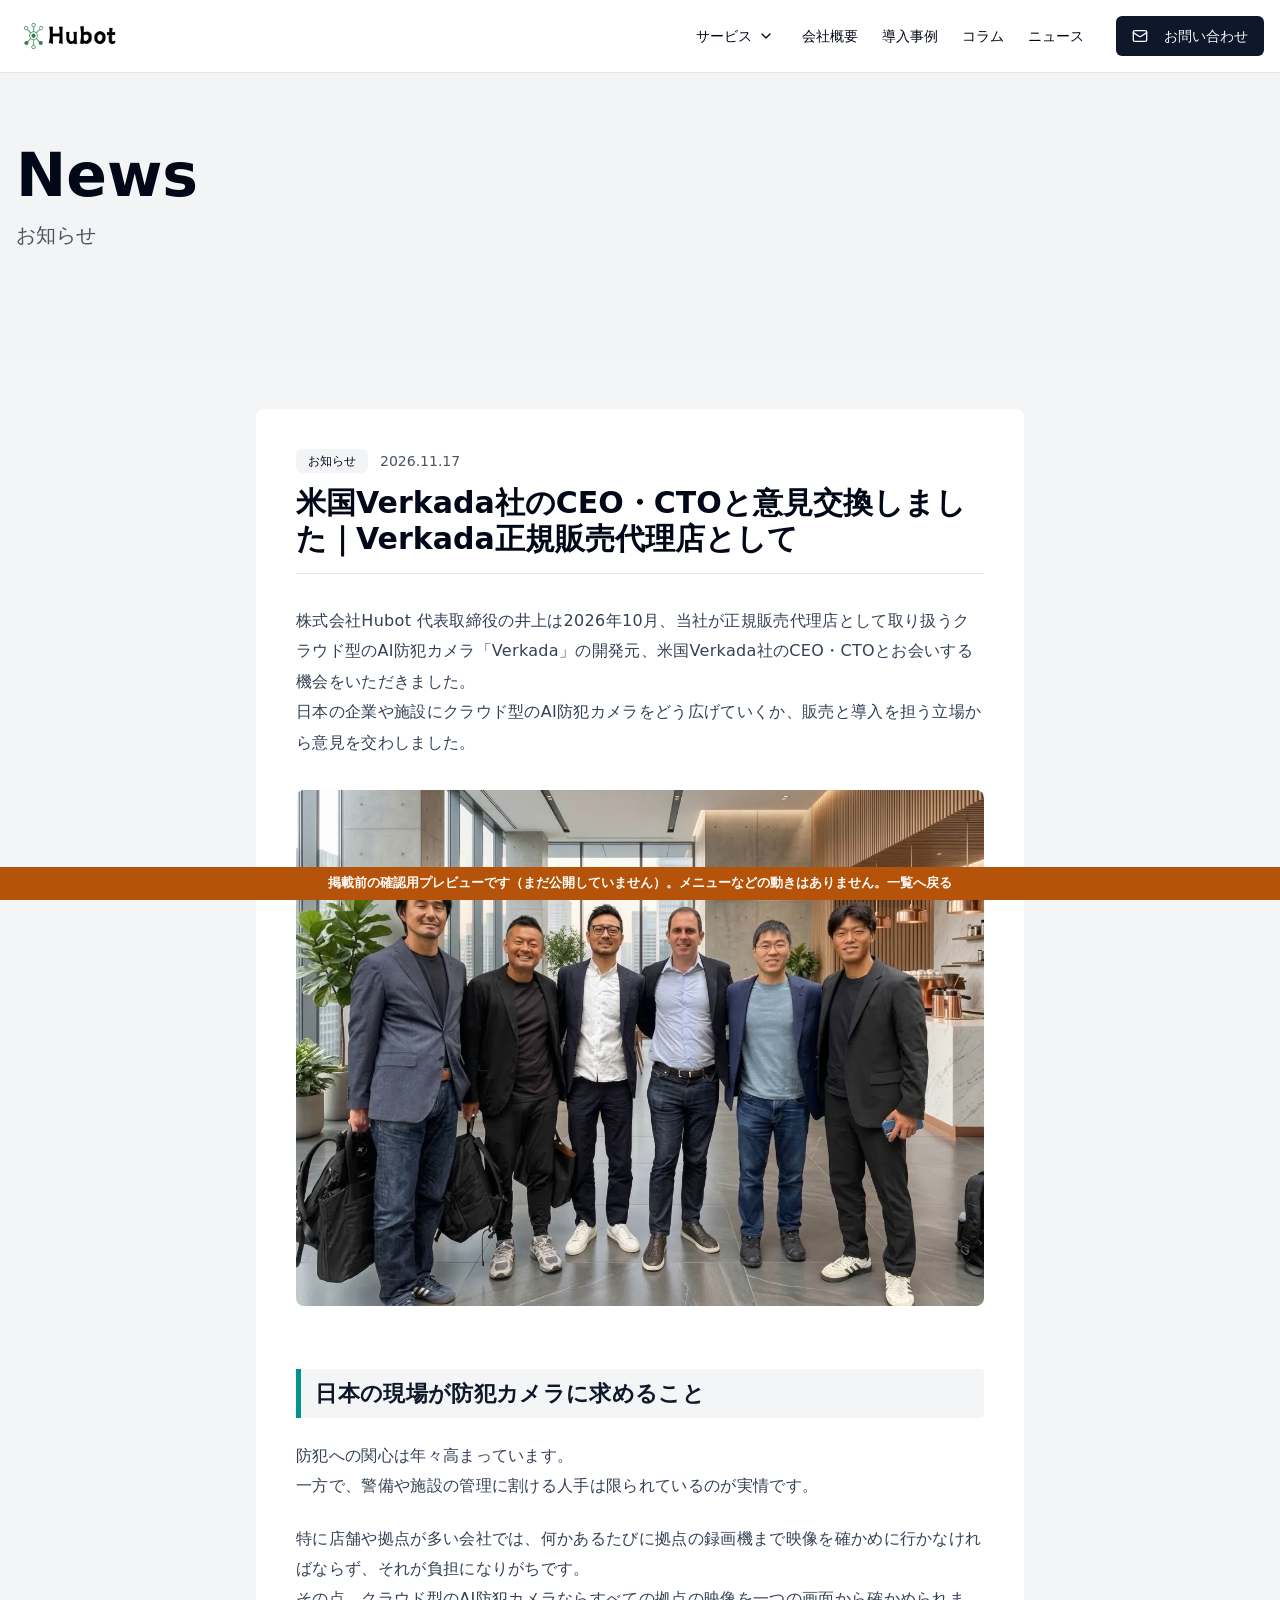
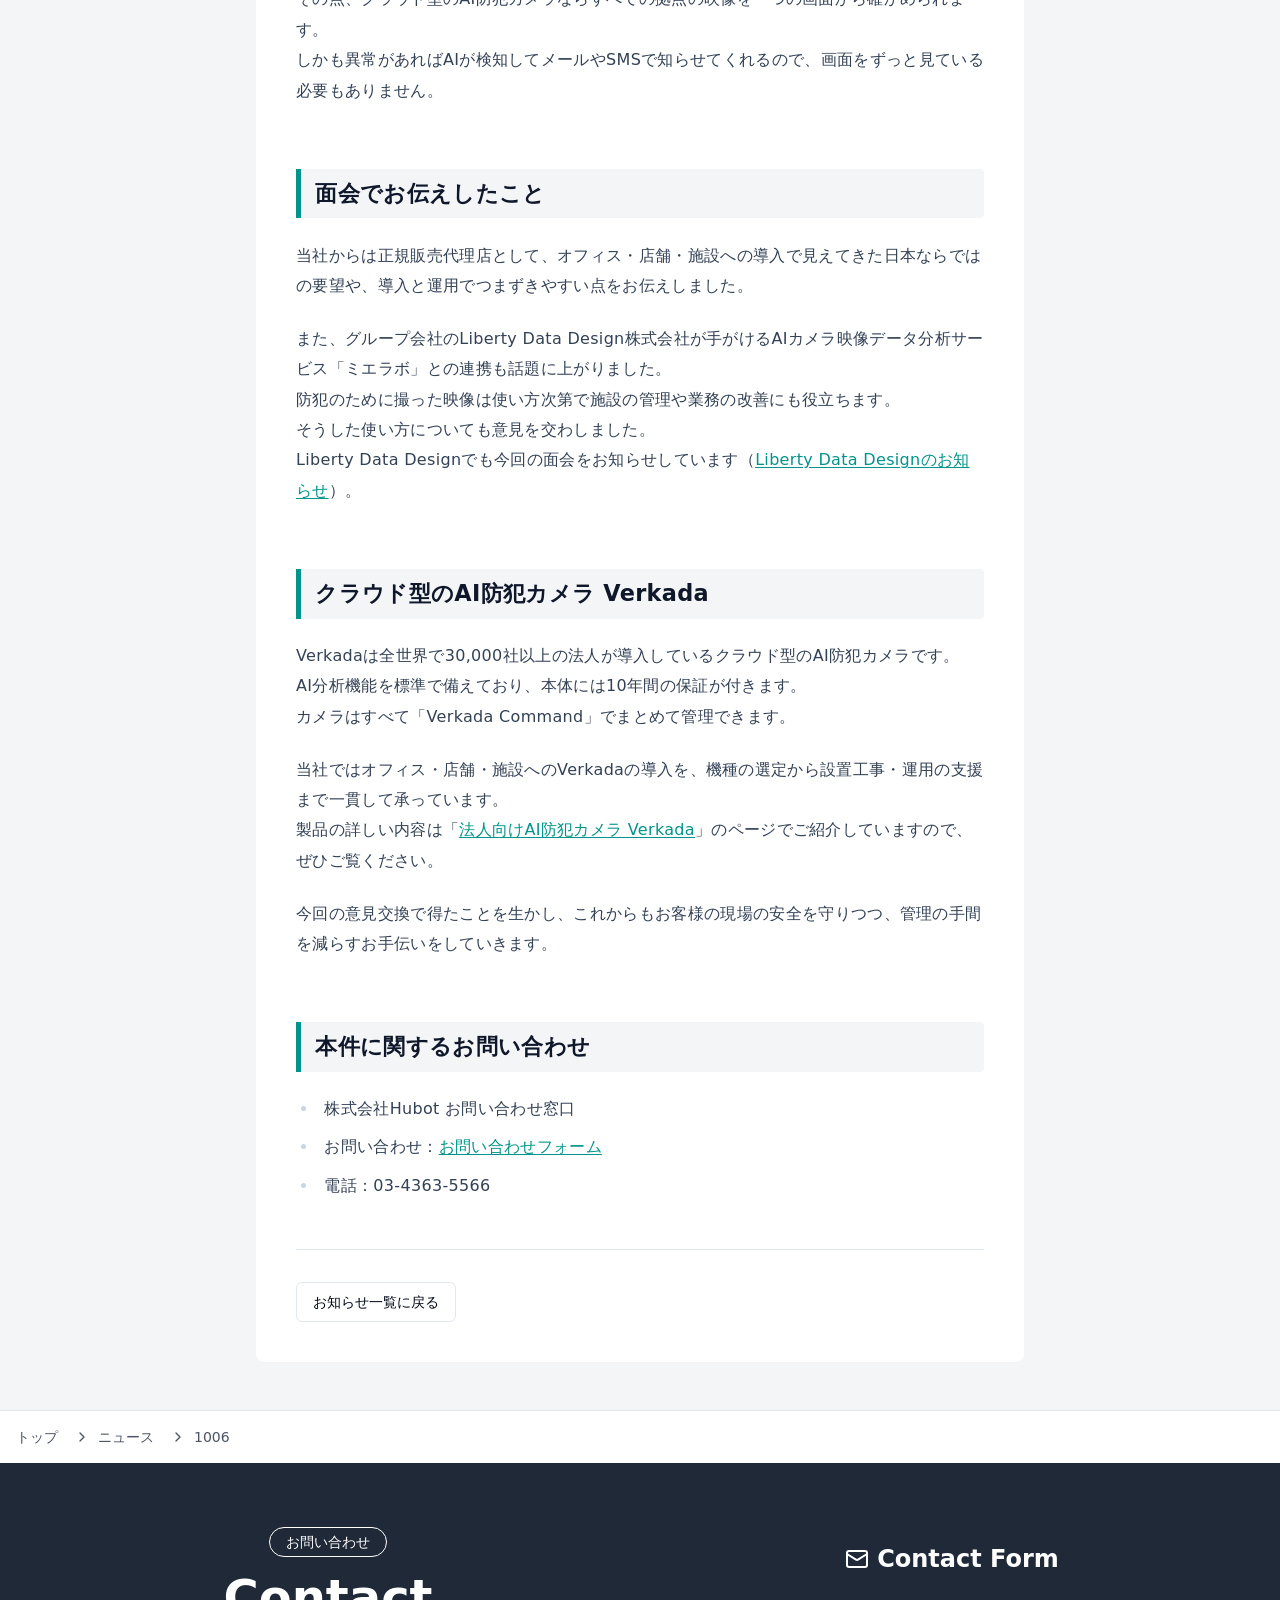
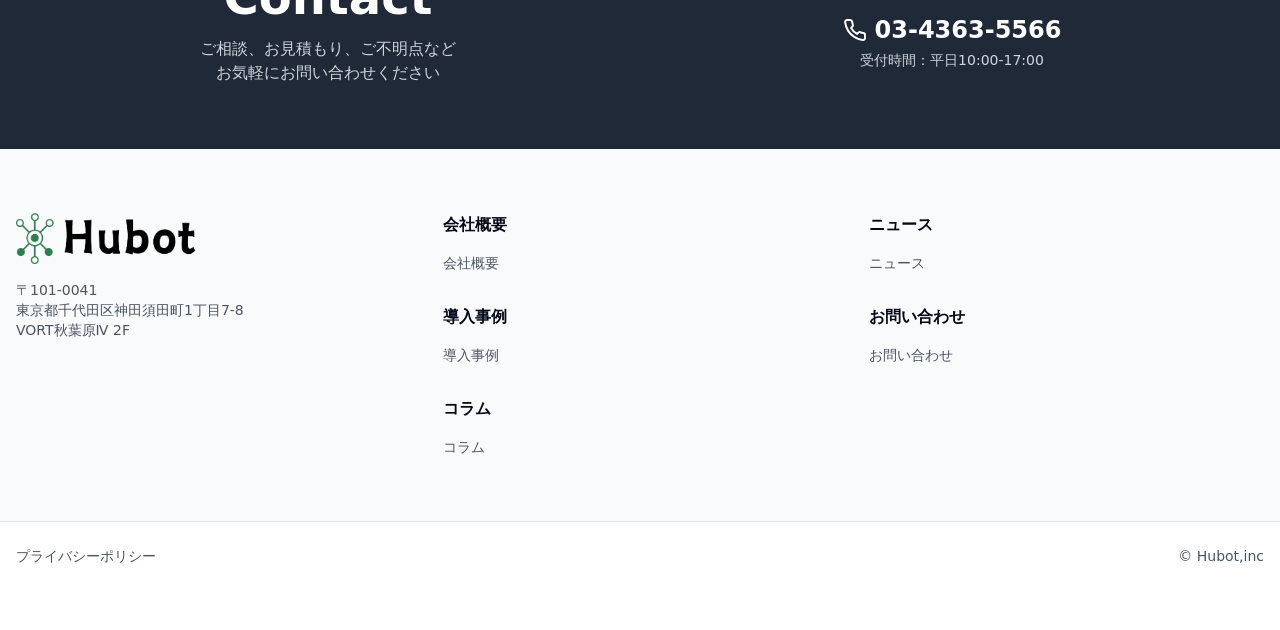
==== hubot/news/index.html @ 3ddd7627 "Verkada 経営陣との面会のニュース2本（LDD 2040・Hubot 1006）のプレビュー Co-Authored-By: Claude Opus 5.5 <noreply@anthropic" ====
<!DOCTYPE html>
<html lang="ja"><head><meta content="noindex, nofollow, noarchive" name="robots"/><meta charset="utf-8"/><meta content="width=device-width, initial-scale=1" name="viewport"/><link data-precedence="next_static/css/app/layout.css" href="../../assets/css/af46e7059c.css" rel="stylesheet"/><title>米国Verkada社のCEO・CTOと意見交換しました｜Verkada正規販売代理店として｜株式会社Hubot</title><meta content="株式会社Hubot 代表取締役の井上は2026年10月、当社が正規販売代理店として取り扱うクラウド型のAI防犯カメラ「Verkada」の開発元、米国Verkada社のCEO・CTOとお会いする機会をいただきました。 日本の企業や施設にクラウ…" name="description"/><meta content="summary_large_image" name="twitter:card"/><meta content="米国Verkada社のCEO・CTOと意見交換しました｜Verkada正規販売代理店として｜株式会社Hubot" name="twitter:title"/><meta content="株式会社Hubot 代表取締役の井上は2026年10月、当社が正規販売代理店として取り扱うクラウド型のAI防犯カメラ「Verkada」の開発元、米国Verkada社のCEO・CTOとお会いする機会をいただきました。 日本の企業や施設にクラウ…" name="twitter:description"/><meta content="https://hubot-ai.com/img/logo/OpenGraphLogo.png" name="twitter:image"/><meta content="1200" name="twitter:image:width"/><meta content="630" name="twitter:image:height"/><meta content="株式会社Hubot" name="twitter:image:alt"/><link href="../../assets/img/34d9a03eda.ico" rel="icon" sizes="32x32" type="image/x-icon"/><style>body{padding-bottom:40px}.preview-band{position:fixed;left:0;right:0;bottom:0;z-index:9999;background:#b45309;color:#fff;font:600 13px/1.6 sans-serif;text-align:center;padding:6px 12px}.preview-band a{color:#fff}</style></head><body><div class="preview-band">掲載前の確認用プレビューです（まだ公開していません）。メニューなどの動きはありません。<a href="../../">一覧へ戻る</a></div><div class="min-h-screen"><header class="fixed top-0 left-0 right-0 bg-white z-50 border-b"><div class="container mx-auto px-4 py-4"><div class="flex items-center justify-between"><a class="flex items-center" href="https://hubot-ai.com/"><img alt="Hubot" class="h-auto w-[100px] pl-2 object-contain" data-nimg="1" decoding="async" height="557" src="../../assets/img/3414ec8b71.png" style="color:transparent" width="1981"/></a><div class="hidden md:flex items-center space-x-8"><nav class="flex items-center space-x-6"><div class="relative"><div class="flex items-center"><a class="text-sm hover:text-primary" href="https://hubot-ai.com/#service">サービス</a><button aria-controls="nav-services" aria-expanded="false" aria-label="サービス一覧を開く" class="ml-0.5 rounded p-1 hover:text-primary" type="button"><svg aria-hidden="true" class="lucide lucide-chevron-down h-4 w-4 transition-transform" fill="none" height="24" stroke="currentColor" stroke-linecap="round" stroke-linejoin="round" stroke-width="2" viewbox="0 0 24 24" width="24" xmlns="http://www.w3.org/2000/svg"><path d="m6 9 6 6 6-6"></path></svg></button></div><div class="absolute -left-5 top-full w-[27rem] pt-3" hidden="" id="nav-services"><ul class="rounded-lg border bg-white p-2 shadow-lg"><li><a class="group flex gap-3 rounded-md px-3 py-3 hover:bg-gray-50 aria-[current=page]:bg-gray-50" href="https://hubot-ai.com/#service-01"><span class="w-5 shrink-0 pt-px text-xs font-bold text-[#00968f]">01</span><span class="text-sm font-bold leading-relaxed text-gray-900 group-hover:text-[#00968f]">AIデジタルソリューション販売・設置工事</span></a><div class="-mt-1 flex flex-wrap gap-x-5 gap-y-1 pb-3 pl-11 pr-3"><a class="inline-flex items-center gap-1 text-[13px] text-gray-600 hover:text-[#00968f]" href="https://hubot-ai.com/verkada"><svg aria-hidden="true" class="lucide lucide-arrow-right h-3 w-3" fill="none" height="24" stroke="currentColor" stroke-linecap="round" stroke-linejoin="round" stroke-width="2" viewbox="0 0 24 24" width="24" xmlns="http://www.w3.org/2000/svg"><path d="M5 12h14"></path><path d="m12 5 7 7-7 7"></path></svg>Verkada</a><a class="inline-flex items-center gap-1 text-[13px] text-gray-600 hover:text-[#00968f]" href="https://hubot-ai.com/camera"><svg aria-hidden="true" class="lucide lucide-arrow-right h-3 w-3" fill="none" height="24" stroke="currentColor" stroke-linecap="round" stroke-linejoin="round" stroke-width="2" viewbox="0 0 24 24" width="24" xmlns="http://www.w3.org/2000/svg"><path d="M5 12h14"></path><path d="m12 5 7 7-7 7"></path></svg>その他メーカー</a></div></li><li><a class="group flex gap-3 rounded-md px-3 py-3 hover:bg-gray-50 aria-[current=page]:bg-gray-50" href="https://hubot-ai.com/mirucame"><span class="w-5 shrink-0 pt-px text-xs font-bold text-[#00968f]">02</span><span class="text-sm font-bold leading-relaxed text-gray-900 group-hover:text-[#00968f]">ミルカメ（映像配信サービス販売）</span></a></li><li><a class="group flex gap-3 rounded-md px-3 py-3 hover:bg-gray-50 aria-[current=page]:bg-gray-50" href="https://hubot-ai.com/diagnosis"><span class="w-5 shrink-0 pt-px text-xs font-bold text-[#00968f]">03</span><span class="text-sm font-bold leading-relaxed text-gray-900 group-hover:text-[#00968f]">防犯カメラ映像活用診断サービス</span></a></li></ul></div></div><a class="text-sm hover:text-primary" href="https://hubot-ai.com/company">会社概要</a><a class="text-sm hover:text-primary" href="https://hubot-ai.com/works">導入事例</a><a class="text-sm hover:text-primary" href="https://hubot-ai.com/column">コラム</a><a class="text-sm hover:text-primary" href="https://hubot-ai.com/news">ニュース</a></nav><a href="https://hubot-ai.com/contact"><button class="inline-flex items-center justify-center gap-2 whitespace-nowrap rounded-md text-sm font-medium ring-offset-background transition-colors focus-visible:outline-none focus-visible:ring-2 focus-visible:ring-ring focus-visible:ring-offset-2 disabled:pointer-events-none disabled:opacity-50 [&amp;_svg]:pointer-events-none [&amp;_svg]:size-4 [&amp;_svg]:shrink-0 bg-primary text-primary-foreground hover:bg-primary/90 h-10 px-4 py-2"><svg class="lucide lucide-mail mr-2 h-4 w-4" fill="none" height="24" stroke="currentColor" stroke-linecap="round" stroke-linejoin="round" stroke-width="2" viewbox="0 0 24 24" width="24" xmlns="http://www.w3.org/2000/svg"><rect height="16" rx="2" width="20" x="2" y="4"></rect><path d="m22 7-8.97 5.7a1.94 1.94 0 0 1-2.06 0L2 7"></path></svg>お問い合わせ</button></a></div><button class="md:hidden"><svg class="lucide lucide-menu h-6 w-6" fill="none" height="24" stroke="currentColor" stroke-linecap="round" stroke-linejoin="round" stroke-width="2" viewbox="0 0 24 24" width="24" xmlns="http://www.w3.org/2000/svg"><line x1="4" x2="20" y1="12" y2="12"></line><line x1="4" x2="20" y1="6" y2="6"></line><line x1="4" x2="20" y1="18" y2="18"></line></svg></button></div></div></header><main class="pt-16"><div class="min-h-screen section-alt"><div class="relative bg-gray-100"><div class="absolute inset-0" style="clip-path:polygon(0 0, 100% 0, 100% 100%, 0 85%)"></div><div class="container relative mx-auto px-4 pt-20 pb-28"><div class="max-w-4xl"><p class="text-6xl font-bold mb-4">News</p><div class="text-xl text-gray-600">お知らせ</div></div></div></div><div class="container mx-auto px-4 py-12"><article class="max-w-3xl mx-auto bg-white rounded-lg p-6 md:p-10"><div class="flex items-center gap-3"><span class="inline-flex items-center px-3 py-1 rounded-md text-xs font-medium bg-gray-100">お知らせ</span><span class="text-gray-600 text-sm">2026.11.17</span></div><h1 class="mt-3 text-2xl md:text-3xl font-bold leading-relaxed pb-4 border-b">米国Verkada社のCEO・CTOと意見交換しました｜Verkada正規販売代理店として</h1><div class="prose prose-slate max-w-none article-body mt-8"><p>株式会社Hubot 代表取締役の井上は2026年10月、当社が正規販売代理店として取り扱うクラウド型のAI防犯カメラ「Verkada」の開発元、米国Verkada社のCEO・CTOとお会いする機会をいただきました。<br/>
日本の企業や施設にクラウド型のAI防犯カメラをどう広げていくか、販売と導入を担う立場から意見を交わしました。</p>
<img alt="Verkadaの開発元 米国Verkada社のCEO・CTOと当社代表取締役の井上を含む集合写真" src="../../assets/img/7d5a4a9316.jpg"/>
<h2>日本の現場が防犯カメラに求めること</h2>
<p>防犯への関心は年々高まっています。<br/>
一方で、警備や施設の管理に割ける人手は限られているのが実情です。</p>
<p>特に店舗や拠点が多い会社では、何かあるたびに拠点の録画機まで映像を確かめに行かなければならず、それが負担になりがちです。<br/>
その点、クラウド型のAI防犯カメラならすべての拠点の映像を一つの画面から確かめられます。<br/>
しかも異常があればAIが検知してメールやSMSで知らせてくれるので、画面をずっと見ている必要もありません。</p>
<h2>面会でお伝えしたこと</h2>
<p>当社からは正規販売代理店として、オフィス・店舗・施設への導入で見えてきた日本ならではの要望や、導入と運用でつまずきやすい点をお伝えしました。</p>
<p>また、グループ会社のLiberty Data Design株式会社が手がけるAIカメラ映像データ分析サービス「ミエラボ」との連携も話題に上がりました。<br/>
防犯のために撮った映像は使い方次第で施設の管理や業務の改善にも役立ちます。<br/>
そうした使い方についても意見を交わしました。<br/>
Liberty Data Designでも今回の面会をお知らせしています（<a href="../../ldd/news/">Liberty Data Designのお知らせ</a>）。</p>
<h2>クラウド型のAI防犯カメラ Verkada</h2>
<p>Verkadaは全世界で30,000社以上の法人が導入しているクラウド型のAI防犯カメラです。<br/>
AI分析機能を標準で備えており、本体には10年間の保証が付きます。<br/>
カメラはすべて「Verkada Command」でまとめて管理できます。</p>
<p>当社ではオフィス・店舗・施設へのVerkadaの導入を、機種の選定から設置工事・運用の支援まで一貫して承っています。<br/>
製品の詳しい内容は「<a href="https://hubot-ai.com/verkada">法人向けAI防犯カメラ Verkada</a>」のページでご紹介していますので、ぜひご覧ください。</p>
<p>今回の意見交換で得たことを生かし、これからもお客様の現場の安全を守りつつ、管理の手間を減らすお手伝いをしていきます。</p>
<h2>本件に関するお問い合わせ</h2>
<ul>
<li>株式会社Hubot お問い合わせ窓口</li>
<li>お問い合わせ：<a href="https://hubot-ai.com/contact">お問い合わせフォーム</a></li>
<li>電話：03-4363-5566</li>
</ul></div><div class="mt-12 border-t pt-8"><a class="inline-flex items-center justify-center gap-2 whitespace-nowrap rounded-md text-sm font-medium ring-offset-background transition-colors focus-visible:outline-none focus-visible:ring-2 focus-visible:ring-ring focus-visible:ring-offset-2 disabled:pointer-events-none disabled:opacity-50 [&amp;_svg]:pointer-events-none [&amp;_svg]:size-4 [&amp;_svg]:shrink-0 border border-input bg-background hover:bg-accent hover:text-accent-foreground h-10 px-4 py-2" href="https://hubot-ai.com/news">お知らせ一覧に戻る</a></div></article></div></div></main><nav class="container mx-auto px-4 py-4 text-sm text-gray-600"><ol class="flex items-center space-x-2"><li class="flex items-center"><a class="hover:text-gray-900" href="https://hubot-ai.com/">トップ</a></li><li class="flex items-center"><svg class="lucide lucide-chevron-right h-4 w-4 mx-2" fill="none" height="24" stroke="currentColor" stroke-linecap="round" stroke-linejoin="round" stroke-width="2" viewbox="0 0 24 24" width="24" xmlns="http://www.w3.org/2000/svg"><path d="m9 18 6-6-6-6"></path></svg><a class="hover:text-gray-900" href="https://hubot-ai.com/news">ニュース</a></li><li class="flex items-center"><svg class="lucide lucide-chevron-right h-4 w-4 mx-2" fill="none" height="24" stroke="currentColor" stroke-linecap="round" stroke-linejoin="round" stroke-width="2" viewbox="0 0 24 24" width="24" xmlns="http://www.w3.org/2000/svg"><path d="m9 18 6-6-6-6"></path></svg><a class="hover:text-gray-900" href="./">1006</a></li></ol></nav><footer><div class="bg-gray-800 text-white"><div class="container mx-auto px-4 py-16 grid md:grid-cols-2"><div class="space-y-4 text-center"><div class="inline-block px-4 py-1 border border-white rounded-full text-sm">お問い合わせ</div><h2 class="text-5xl font-bold">Contact</h2><p class="text-gray-300">ご相談、お見積もり、ご不明点など<br/>お気軽にお問い合わせください</p></div><div class="mt-8 md:mt-0 space-y-6 text-center flex flex-col items-center justify-evenly h-full"><a href="https://hubot-ai.com/contact"><div class="flex items-center space-x-2 hover:text-gray-300 justify-center"><svg class="lucide lucide-mail h-6 w-6" fill="none" height="24" stroke="currentColor" stroke-linecap="round" stroke-linejoin="round" stroke-width="2" viewbox="0 0 24 24" width="24" xmlns="http://www.w3.org/2000/svg"><rect height="16" rx="2" width="20" x="2" y="4"></rect><path d="m22 7-8.97 5.7a1.94 1.94 0 0 1-2.06 0L2 7"></path></svg><h3 class="text-2xl font-bold">Contact Form</h3></div></a><div class="space-y-1 flex flex-col items-center"><div class="flex items-center space-x-2 justify-center"><svg class="lucide lucide-phone h-6 w-6" fill="none" height="24" stroke="currentColor" stroke-linecap="round" stroke-linejoin="round" stroke-width="2" viewbox="0 0 24 24" width="24" xmlns="http://www.w3.org/2000/svg"><path d="M22 16.92v3a2 2 0 0 1-2.18 2 19.79 19.79 0 0 1-8.63-3.07 19.5 19.5 0 0 1-6-6 19.79 19.79 0 0 1-3.07-8.67A2 2 0 0 1 4.11 2h3a2 2 0 0 1 2 1.72 12.84 12.84 0 0 0 .7 2.81 2 2 0 0 1-.45 2.11L8.09 9.91a16 16 0 0 0 6 6l1.27-1.27a2 2 0 0 1 2.11-.45 12.84 12.84 0 0 0 2.81.7A2 2 0 0 1 22 16.92z"></path></svg><span class="text-2xl font-bold">03-4363-5566</span></div><p class="text-sm text-gray-300">受付時間：平日10:00-17:00</p></div></div></div></div><div class="bg-gray-50 py-16"><div class="container mx-auto px-4"><div class="grid gap-8 md:grid-cols-3"><div class="space-y-4"><img alt="Hubot" class="h-auto w-[180px] object-contain" data-nimg="1" decoding="async" height="557" src="../../assets/img/3414ec8b71.png" style="color:transparent" width="1981"/><p class="text-sm text-gray-600">〒101-0041<br/>東京都千代田区神田須田町1丁目7-8<br/>VORT秋葉原Ⅳ 2F</p></div><div class="space-y-8"><div><h3 class="font-bold mb-4">会社概要</h3><ul class="space-y-2 text-sm"><li><a class="text-gray-600 hover:text-gray-900" href="https://hubot-ai.com/company">会社概要</a></li></ul></div><div><h3 class="font-bold mb-4">導入事例</h3><ul class="space-y-2 text-sm"><li><a class="text-gray-600 hover:text-gray-900" href="https://hubot-ai.com/works">導入事例</a></li></ul></div><div><h3 class="font-bold mb-4">コラム</h3><ul class="space-y-2 text-sm"><li><a class="text-gray-600 hover:text-gray-900" href="https://hubot-ai.com/column">コラム</a></li></ul></div></div><div class="space-y-8"><div><h3 class="font-bold mb-4">ニュース</h3><ul class="space-y-2 text-sm"><li><a class="text-gray-600 hover:text-gray-900" href="https://hubot-ai.com/news">ニュース</a></li></ul></div><div><h3 class="font-bold mb-4">お問い合わせ</h3><ul class="space-y-2 text-sm"><li><a class="text-gray-600 hover:text-gray-900" href="https://hubot-ai.com/contact">お問い合わせ</a></li></ul></div></div></div></div></div><div class="border-t"><div class="container mx-auto px-4 py-6 flex justify-between items-center"><a class="text-sm text-gray-600 hover:text-gray-900" href="https://hubot-ai.com/privacy">プライバシーポリシー</a><p class="text-sm text-gray-600">© Hubot,inc</p></div></div></footer></div></body></html>
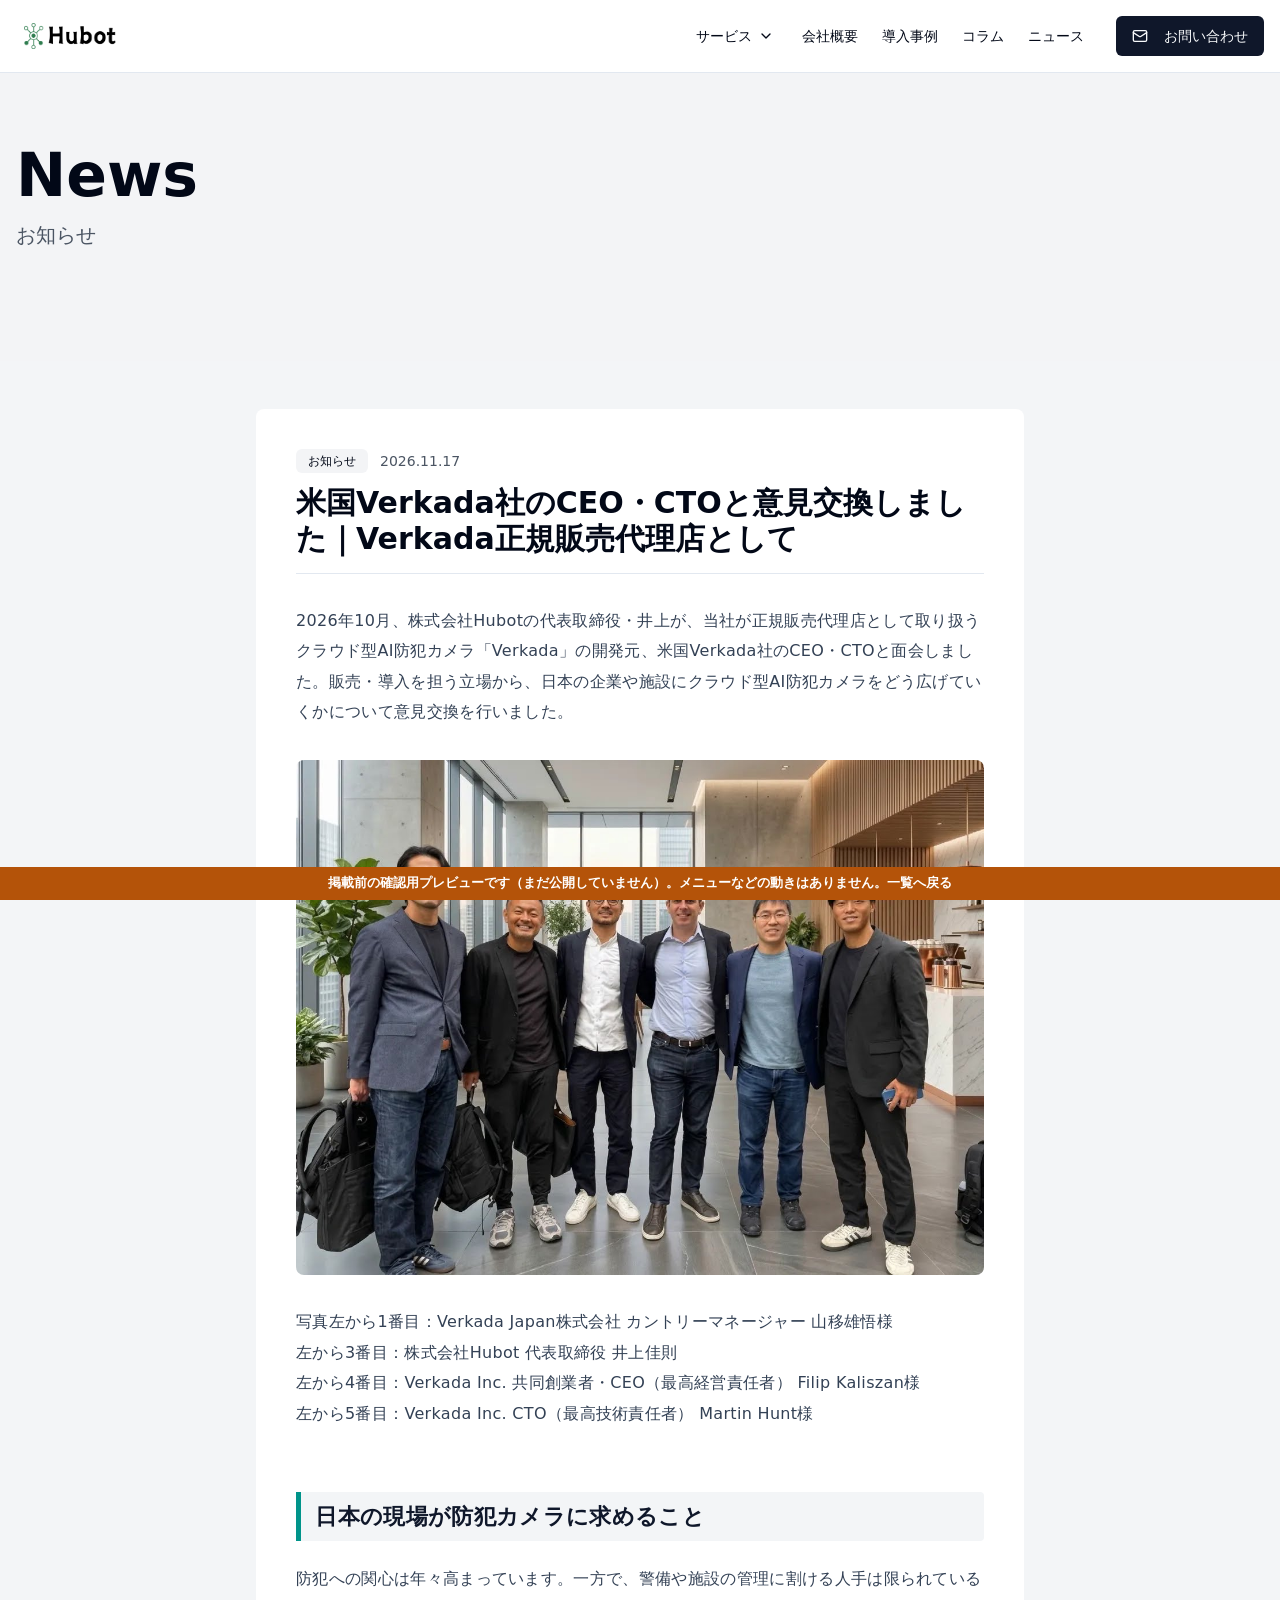
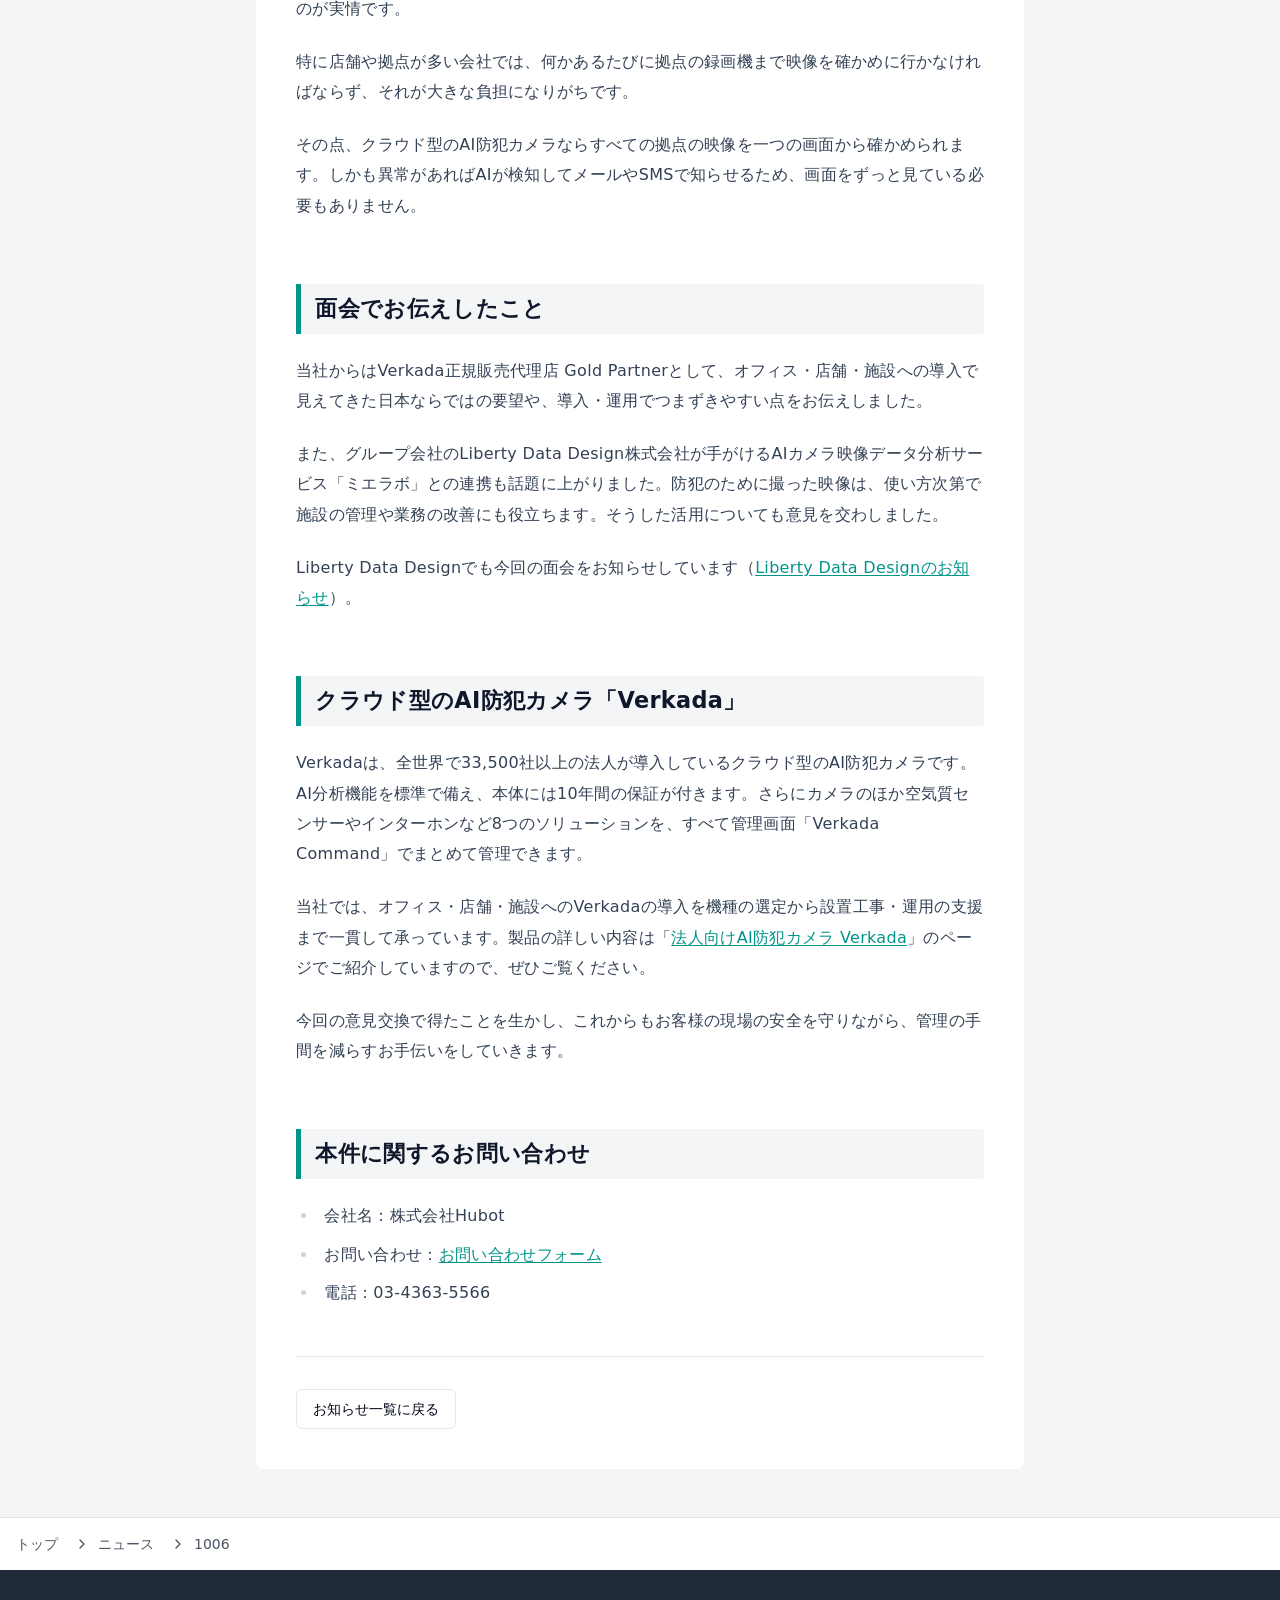
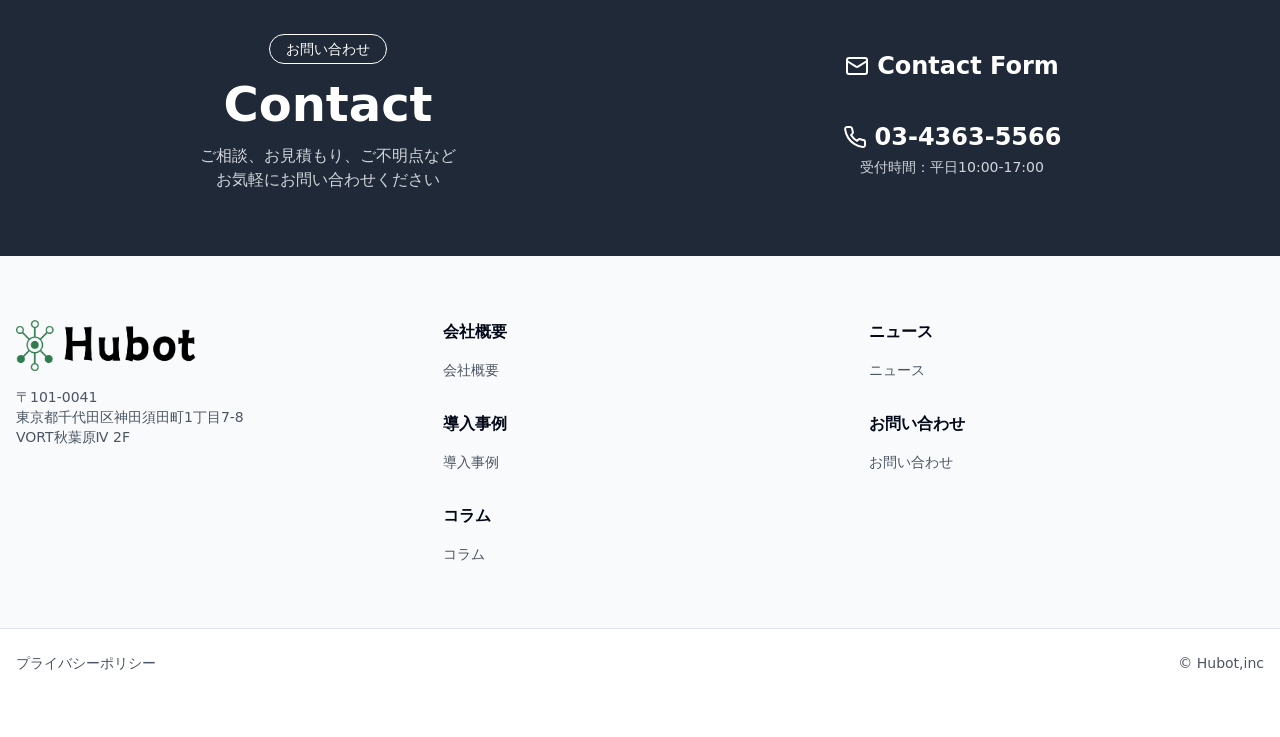
==== commit 186a385b: "Verkada ニュース：井上さんの修正版（11/17）を反映して最終化 Co-Authored-By: Claude Opus 5.5 <noreply@anthropic.com>" ====
--- a/hubot/news/index.html
+++ b/hubot/news/index.html
@@ -1,29 +1,25 @@
 <!DOCTYPE html>
-<html lang="ja"><head><meta content="noindex, nofollow, noarchive" name="robots"/><meta charset="utf-8"/><meta content="width=device-width, initial-scale=1" name="viewport"/><link data-precedence="next_static/css/app/layout.css" href="../../assets/css/af46e7059c.css" rel="stylesheet"/><title>米国Verkada社のCEO・CTOと意見交換しました｜Verkada正規販売代理店として｜株式会社Hubot</title><meta content="株式会社Hubot 代表取締役の井上は2026年10月、当社が正規販売代理店として取り扱うクラウド型のAI防犯カメラ「Verkada」の開発元、米国Verkada社のCEO・CTOとお会いする機会をいただきました。 日本の企業や施設にクラウ…" name="description"/><meta content="summary_large_image" name="twitter:card"/><meta content="米国Verkada社のCEO・CTOと意見交換しました｜Verkada正規販売代理店として｜株式会社Hubot" name="twitter:title"/><meta content="株式会社Hubot 代表取締役の井上は2026年10月、当社が正規販売代理店として取り扱うクラウド型のAI防犯カメラ「Verkada」の開発元、米国Verkada社のCEO・CTOとお会いする機会をいただきました。 日本の企業や施設にクラウ…" name="twitter:description"/><meta content="https://hubot-ai.com/img/logo/OpenGraphLogo.png" name="twitter:image"/><meta content="1200" name="twitter:image:width"/><meta content="630" name="twitter:image:height"/><meta content="株式会社Hubot" name="twitter:image:alt"/><link href="../../assets/img/34d9a03eda.ico" rel="icon" sizes="32x32" type="image/x-icon"/><style>body{padding-bottom:40px}.preview-band{position:fixed;left:0;right:0;bottom:0;z-index:9999;background:#b45309;color:#fff;font:600 13px/1.6 sans-serif;text-align:center;padding:6px 12px}.preview-band a{color:#fff}</style></head><body><div class="preview-band">掲載前の確認用プレビューです（まだ公開していません）。メニューなどの動きはありません。<a href="../../">一覧へ戻る</a></div><div class="min-h-screen"><header class="fixed top-0 left-0 right-0 bg-white z-50 border-b"><div class="container mx-auto px-4 py-4"><div class="flex items-center justify-between"><a class="flex items-center" href="https://hubot-ai.com/"><img alt="Hubot" class="h-auto w-[100px] pl-2 object-contain" data-nimg="1" decoding="async" height="557" src="../../assets/img/3414ec8b71.png" style="color:transparent" width="1981"/></a><div class="hidden md:flex items-center space-x-8"><nav class="flex items-center space-x-6"><div class="relative"><div class="flex items-center"><a class="text-sm hover:text-primary" href="https://hubot-ai.com/#service">サービス</a><button aria-controls="nav-services" aria-expanded="false" aria-label="サービス一覧を開く" class="ml-0.5 rounded p-1 hover:text-primary" type="button"><svg aria-hidden="true" class="lucide lucide-chevron-down h-4 w-4 transition-transform" fill="none" height="24" stroke="currentColor" stroke-linecap="round" stroke-linejoin="round" stroke-width="2" viewbox="0 0 24 24" width="24" xmlns="http://www.w3.org/2000/svg"><path d="m6 9 6 6 6-6"></path></svg></button></div><div class="absolute -left-5 top-full w-[27rem] pt-3" hidden="" id="nav-services"><ul class="rounded-lg border bg-white p-2 shadow-lg"><li><a class="group flex gap-3 rounded-md px-3 py-3 hover:bg-gray-50 aria-[current=page]:bg-gray-50" href="https://hubot-ai.com/#service-01"><span class="w-5 shrink-0 pt-px text-xs font-bold text-[#00968f]">01</span><span class="text-sm font-bold leading-relaxed text-gray-900 group-hover:text-[#00968f]">AIデジタルソリューション販売・設置工事</span></a><div class="-mt-1 flex flex-wrap gap-x-5 gap-y-1 pb-3 pl-11 pr-3"><a class="inline-flex items-center gap-1 text-[13px] text-gray-600 hover:text-[#00968f]" href="https://hubot-ai.com/verkada"><svg aria-hidden="true" class="lucide lucide-arrow-right h-3 w-3" fill="none" height="24" stroke="currentColor" stroke-linecap="round" stroke-linejoin="round" stroke-width="2" viewbox="0 0 24 24" width="24" xmlns="http://www.w3.org/2000/svg"><path d="M5 12h14"></path><path d="m12 5 7 7-7 7"></path></svg>Verkada</a><a class="inline-flex items-center gap-1 text-[13px] text-gray-600 hover:text-[#00968f]" href="https://hubot-ai.com/camera"><svg aria-hidden="true" class="lucide lucide-arrow-right h-3 w-3" fill="none" height="24" stroke="currentColor" stroke-linecap="round" stroke-linejoin="round" stroke-width="2" viewbox="0 0 24 24" width="24" xmlns="http://www.w3.org/2000/svg"><path d="M5 12h14"></path><path d="m12 5 7 7-7 7"></path></svg>その他メーカー</a></div></li><li><a class="group flex gap-3 rounded-md px-3 py-3 hover:bg-gray-50 aria-[current=page]:bg-gray-50" href="https://hubot-ai.com/mirucame"><span class="w-5 shrink-0 pt-px text-xs font-bold text-[#00968f]">02</span><span class="text-sm font-bold leading-relaxed text-gray-900 group-hover:text-[#00968f]">ミルカメ（映像配信サービス販売）</span></a></li><li><a class="group flex gap-3 rounded-md px-3 py-3 hover:bg-gray-50 aria-[current=page]:bg-gray-50" href="https://hubot-ai.com/diagnosis"><span class="w-5 shrink-0 pt-px text-xs font-bold text-[#00968f]">03</span><span class="text-sm font-bold leading-relaxed text-gray-900 group-hover:text-[#00968f]">防犯カメラ映像活用診断サービス</span></a></li></ul></div></div><a class="text-sm hover:text-primary" href="https://hubot-ai.com/company">会社概要</a><a class="text-sm hover:text-primary" href="https://hubot-ai.com/works">導入事例</a><a class="text-sm hover:text-primary" href="https://hubot-ai.com/column">コラム</a><a class="text-sm hover:text-primary" href="https://hubot-ai.com/news">ニュース</a></nav><a href="https://hubot-ai.com/contact"><button class="inline-flex items-center justify-center gap-2 whitespace-nowrap rounded-md text-sm font-medium ring-offset-background transition-colors focus-visible:outline-none focus-visible:ring-2 focus-visible:ring-ring focus-visible:ring-offset-2 disabled:pointer-events-none disabled:opacity-50 [&amp;_svg]:pointer-events-none [&amp;_svg]:size-4 [&amp;_svg]:shrink-0 bg-primary text-primary-foreground hover:bg-primary/90 h-10 px-4 py-2"><svg class="lucide lucide-mail mr-2 h-4 w-4" fill="none" height="24" stroke="currentColor" stroke-linecap="round" stroke-linejoin="round" stroke-width="2" viewbox="0 0 24 24" width="24" xmlns="http://www.w3.org/2000/svg"><rect height="16" rx="2" width="20" x="2" y="4"></rect><path d="m22 7-8.97 5.7a1.94 1.94 0 0 1-2.06 0L2 7"></path></svg>お問い合わせ</button></a></div><button class="md:hidden"><svg class="lucide lucide-menu h-6 w-6" fill="none" height="24" stroke="currentColor" stroke-linecap="round" stroke-linejoin="round" stroke-width="2" viewbox="0 0 24 24" width="24" xmlns="http://www.w3.org/2000/svg"><line x1="4" x2="20" y1="12" y2="12"></line><line x1="4" x2="20" y1="6" y2="6"></line><line x1="4" x2="20" y1="18" y2="18"></line></svg></button></div></div></header><main class="pt-16"><div class="min-h-screen section-alt"><div class="relative bg-gray-100"><div class="absolute inset-0" style="clip-path:polygon(0 0, 100% 0, 100% 100%, 0 85%)"></div><div class="container relative mx-auto px-4 pt-20 pb-28"><div class="max-w-4xl"><p class="text-6xl font-bold mb-4">News</p><div class="text-xl text-gray-600">お知らせ</div></div></div></div><div class="container mx-auto px-4 py-12"><article class="max-w-3xl mx-auto bg-white rounded-lg p-6 md:p-10"><div class="flex items-center gap-3"><span class="inline-flex items-center px-3 py-1 rounded-md text-xs font-medium bg-gray-100">お知らせ</span><span class="text-gray-600 text-sm">2026.11.17</span></div><h1 class="mt-3 text-2xl md:text-3xl font-bold leading-relaxed pb-4 border-b">米国Verkada社のCEO・CTOと意見交換しました｜Verkada正規販売代理店として</h1><div class="prose prose-slate max-w-none article-body mt-8"><p>株式会社Hubot 代表取締役の井上は2026年10月、当社が正規販売代理店として取り扱うクラウド型のAI防犯カメラ「Verkada」の開発元、米国Verkada社のCEO・CTOとお会いする機会をいただきました。<br/>
-日本の企業や施設にクラウド型のAI防犯カメラをどう広げていくか、販売と導入を担う立場から意見を交わしました。</p>
-<img alt="Verkadaの開発元 米国Verkada社のCEO・CTOと当社代表取締役の井上を含む集合写真" src="../../assets/img/7d5a4a9316.jpg"/>
+<html lang="ja"><head><meta content="noindex, nofollow, noarchive" name="robots"/><meta charset="utf-8"/><meta content="width=device-width, initial-scale=1" name="viewport"/><link data-precedence="next_static/css/app/layout.css" href="../../assets/css/ae528844c6.css" rel="stylesheet"/><title>米国Verkada社のCEO・CTOと意見交換しました｜Verkada正規販売代理店として｜株式会社Hubot</title><meta content="2026年10月、株式会社Hubotの代表取締役・井上が、当社が正規販売代理店として取り扱うクラウド型AI防犯カメラ「Verkada」の開発元、米国Verkada社のCEO・CTOと面会しました。販売・導入を担う立場から、日本の企業や施設に…" name="description"/><meta content="summary_large_image" name="twitter:card"/><meta content="米国Verkada社のCEO・CTOと意見交換しました｜Verkada正規販売代理店として｜株式会社Hubot" name="twitter:title"/><meta content="2026年10月、株式会社Hubotの代表取締役・井上が、当社が正規販売代理店として取り扱うクラウド型AI防犯カメラ「Verkada」の開発元、米国Verkada社のCEO・CTOと面会しました。販売・導入を担う立場から、日本の企業や施設に…" name="twitter:description"/><meta content="https://hubot-ai.com/img/logo/OpenGraphLogo.png" name="twitter:image"/><meta content="1200" name="twitter:image:width"/><meta content="630" name="twitter:image:height"/><meta content="株式会社Hubot" name="twitter:image:alt"/><link href="../../assets/img/34d9a03eda.ico" rel="icon" sizes="32x32" type="image/x-icon"/><style>body{padding-bottom:40px}.preview-band{position:fixed;left:0;right:0;bottom:0;z-index:9999;background:#b45309;color:#fff;font:600 13px/1.6 sans-serif;text-align:center;padding:6px 12px}.preview-band a{color:#fff}</style></head><body><div class="preview-band">掲載前の確認用プレビューです（まだ公開していません）。メニューなどの動きはありません。<a href="../../">一覧へ戻る</a></div><div class="min-h-screen"><header class="fixed top-0 left-0 right-0 bg-white z-50 border-b"><div class="container mx-auto px-4 py-4"><div class="flex items-center justify-between"><a class="flex items-center" href="https://hubot-ai.com/"><img alt="Hubot" class="h-auto w-[100px] pl-2 object-contain" data-nimg="1" decoding="async" height="557" src="../../assets/img/3414ec8b71.png" style="color:transparent" width="1981"/></a><div class="hidden md:flex items-center space-x-8"><nav class="flex items-center space-x-6"><div class="relative"><div class="flex items-center"><a class="text-sm hover:text-primary" href="https://hubot-ai.com/#service">サービス</a><button aria-controls="nav-services" aria-expanded="false" aria-label="サービス一覧を開く" class="ml-0.5 rounded p-1 hover:text-primary" type="button"><svg aria-hidden="true" class="lucide lucide-chevron-down h-4 w-4 transition-transform" fill="none" height="24" stroke="currentColor" stroke-linecap="round" stroke-linejoin="round" stroke-width="2" viewbox="0 0 24 24" width="24" xmlns="http://www.w3.org/2000/svg"><path d="m6 9 6 6 6-6"></path></svg></button></div><div class="absolute -left-5 top-full w-[27rem] pt-3" hidden="" id="nav-services"><ul class="rounded-lg border bg-white p-2 shadow-lg"><li><a class="group flex gap-3 rounded-md px-3 py-3 hover:bg-gray-50 aria-[current=page]:bg-gray-50" href="https://hubot-ai.com/#service-01"><span class="w-5 shrink-0 pt-px text-xs font-bold text-[#00968f]">01</span><span class="text-sm font-bold leading-relaxed text-gray-900 group-hover:text-[#00968f]">AIデジタルソリューション販売・設置工事</span></a><div class="-mt-1 flex flex-wrap gap-x-5 gap-y-1 pb-3 pl-11 pr-3"><a class="inline-flex items-center gap-1 text-[13px] text-gray-600 hover:text-[#00968f]" href="https://hubot-ai.com/verkada"><svg aria-hidden="true" class="lucide lucide-arrow-right h-3 w-3" fill="none" height="24" stroke="currentColor" stroke-linecap="round" stroke-linejoin="round" stroke-width="2" viewbox="0 0 24 24" width="24" xmlns="http://www.w3.org/2000/svg"><path d="M5 12h14"></path><path d="m12 5 7 7-7 7"></path></svg>Verkada</a><a class="inline-flex items-center gap-1 text-[13px] text-gray-600 hover:text-[#00968f]" href="https://hubot-ai.com/camera"><svg aria-hidden="true" class="lucide lucide-arrow-right h-3 w-3" fill="none" height="24" stroke="currentColor" stroke-linecap="round" stroke-linejoin="round" stroke-width="2" viewbox="0 0 24 24" width="24" xmlns="http://www.w3.org/2000/svg"><path d="M5 12h14"></path><path d="m12 5 7 7-7 7"></path></svg>その他メーカー</a></div></li><li><a class="group flex gap-3 rounded-md px-3 py-3 hover:bg-gray-50 aria-[current=page]:bg-gray-50" href="https://hubot-ai.com/mirucame"><span class="w-5 shrink-0 pt-px text-xs font-bold text-[#00968f]">02</span><span class="text-sm font-bold leading-relaxed text-gray-900 group-hover:text-[#00968f]">ミルカメ（映像配信サービス販売）</span></a></li><li><a class="group flex gap-3 rounded-md px-3 py-3 hover:bg-gray-50 aria-[current=page]:bg-gray-50" href="https://hubot-ai.com/diagnosis"><span class="w-5 shrink-0 pt-px text-xs font-bold text-[#00968f]">03</span><span class="text-sm font-bold leading-relaxed text-gray-900 group-hover:text-[#00968f]">防犯カメラ映像活用診断サービス</span></a></li></ul></div></div><a class="text-sm hover:text-primary" href="https://hubot-ai.com/company">会社概要</a><a class="text-sm hover:text-primary" href="https://hubot-ai.com/works">導入事例</a><a class="text-sm hover:text-primary" href="https://hubot-ai.com/column">コラム</a><a class="text-sm hover:text-primary" href="https://hubot-ai.com/news">ニュース</a></nav><a href="https://hubot-ai.com/contact"><button class="inline-flex items-center justify-center gap-2 whitespace-nowrap rounded-md text-sm font-medium ring-offset-background transition-colors focus-visible:outline-none focus-visible:ring-2 focus-visible:ring-ring focus-visible:ring-offset-2 disabled:pointer-events-none disabled:opacity-50 [&amp;_svg]:pointer-events-none [&amp;_svg]:size-4 [&amp;_svg]:shrink-0 bg-primary text-primary-foreground hover:bg-primary/90 h-10 px-4 py-2"><svg class="lucide lucide-mail mr-2 h-4 w-4" fill="none" height="24" stroke="currentColor" stroke-linecap="round" stroke-linejoin="round" stroke-width="2" viewbox="0 0 24 24" width="24" xmlns="http://www.w3.org/2000/svg"><rect height="16" rx="2" width="20" x="2" y="4"></rect><path d="m22 7-8.97 5.7a1.94 1.94 0 0 1-2.06 0L2 7"></path></svg>お問い合わせ</button></a></div><button class="md:hidden"><svg class="lucide lucide-menu h-6 w-6" fill="none" height="24" stroke="currentColor" stroke-linecap="round" stroke-linejoin="round" stroke-width="2" viewbox="0 0 24 24" width="24" xmlns="http://www.w3.org/2000/svg"><line x1="4" x2="20" y1="12" y2="12"></line><line x1="4" x2="20" y1="6" y2="6"></line><line x1="4" x2="20" y1="18" y2="18"></line></svg></button></div></div></header><main class="pt-16"><div class="min-h-screen section-alt"><div class="relative bg-gray-100"><div class="absolute inset-0" style="clip-path:polygon(0 0, 100% 0, 100% 100%, 0 85%)"></div><div class="container relative mx-auto px-4 pt-20 pb-28"><div class="max-w-4xl"><p class="text-6xl font-bold mb-4">News</p><div class="text-xl text-gray-600">お知らせ</div></div></div></div><div class="container mx-auto px-4 py-12"><article class="max-w-3xl mx-auto bg-white rounded-lg p-6 md:p-10"><div class="flex items-center gap-3"><span class="inline-flex items-center px-3 py-1 rounded-md text-xs font-medium bg-gray-100">お知らせ</span><span class="text-gray-600 text-sm">2026.11.17</span></div><h1 class="mt-3 text-2xl md:text-3xl font-bold leading-relaxed pb-4 border-b">米国Verkada社のCEO・CTOと意見交換しました｜Verkada正規販売代理店として</h1><div class="prose prose-slate max-w-none article-body mt-8"><p>2026年10月、株式会社Hubotの代表取締役・井上が、当社が正規販売代理店として取り扱うクラウド型AI防犯カメラ「Verkada」の開発元、米国Verkada社のCEO・CTOと面会しました。販売・導入を担う立場から、日本の企業や施設にクラウド型AI防犯カメラをどう広げていくかについて意見交換を行いました。</p>
+<img alt="Verkadaの開発元 米国Verkada社のCEO・CTO、Verkada Japanのカントリーマネージャーと当社代表取締役の井上の集合写真" src="../../assets/img/7d5a4a9316.jpg"/>
+<p>写真左から1番目：Verkada Japan株式会社 カントリーマネージャー 山移雄悟様<br/>
+左から3番目：株式会社Hubot 代表取締役 井上佳則<br/>
+左から4番目：Verkada Inc. 共同創業者・CEO（最高経営責任者） Filip Kaliszan様<br/>
+左から5番目：Verkada Inc. CTO（最高技術責任者） Martin Hunt様</p>
 <h2>日本の現場が防犯カメラに求めること</h2>
-<p>防犯への関心は年々高まっています。<br/>
-一方で、警備や施設の管理に割ける人手は限られているのが実情です。</p>
-<p>特に店舗や拠点が多い会社では、何かあるたびに拠点の録画機まで映像を確かめに行かなければならず、それが負担になりがちです。<br/>
-その点、クラウド型のAI防犯カメラならすべての拠点の映像を一つの画面から確かめられます。<br/>
-しかも異常があればAIが検知してメールやSMSで知らせてくれるので、画面をずっと見ている必要もありません。</p>
+<p>防犯への関心は年々高まっています。一方で、警備や施設の管理に割ける人手は限られているのが実情です。</p>
+<p>特に店舗や拠点が多い会社では、何かあるたびに拠点の録画機まで映像を確かめに行かなければならず、それが大きな負担になりがちです。</p>
+<p>その点、クラウド型のAI防犯カメラならすべての拠点の映像を一つの画面から確かめられます。しかも異常があればAIが検知してメールやSMSで知らせるため、画面をずっと見ている必要もありません。</p>
 <h2>面会でお伝えしたこと</h2>
-<p>当社からは正規販売代理店として、オフィス・店舗・施設への導入で見えてきた日本ならではの要望や、導入と運用でつまずきやすい点をお伝えしました。</p>
-<p>また、グループ会社のLiberty Data Design株式会社が手がけるAIカメラ映像データ分析サービス「ミエラボ」との連携も話題に上がりました。<br/>
-防犯のために撮った映像は使い方次第で施設の管理や業務の改善にも役立ちます。<br/>
-そうした使い方についても意見を交わしました。<br/>
-Liberty Data Designでも今回の面会をお知らせしています（<a href="../../ldd/news/">Liberty Data Designのお知らせ</a>）。</p>
-<h2>クラウド型のAI防犯カメラ Verkada</h2>
-<p>Verkadaは全世界で30,000社以上の法人が導入しているクラウド型のAI防犯カメラです。<br/>
-AI分析機能を標準で備えており、本体には10年間の保証が付きます。<br/>
-カメラはすべて「Verkada Command」でまとめて管理できます。</p>
-<p>当社ではオフィス・店舗・施設へのVerkadaの導入を、機種の選定から設置工事・運用の支援まで一貫して承っています。<br/>
-製品の詳しい内容は「<a href="https://hubot-ai.com/verkada">法人向けAI防犯カメラ Verkada</a>」のページでご紹介していますので、ぜひご覧ください。</p>
-<p>今回の意見交換で得たことを生かし、これからもお客様の現場の安全を守りつつ、管理の手間を減らすお手伝いをしていきます。</p>
+<p>当社からはVerkada正規販売代理店 Gold Partnerとして、オフィス・店舗・施設への導入で見えてきた日本ならではの要望や、導入・運用でつまずきやすい点をお伝えしました。</p>
+<p>また、グループ会社のLiberty Data Design株式会社が手がけるAIカメラ映像データ分析サービス「ミエラボ」との連携も話題に上がりました。防犯のために撮った映像は、使い方次第で施設の管理や業務の改善にも役立ちます。そうした活用についても意見を交わしました。</p>
+<p>Liberty Data Designでも今回の面会をお知らせしています（<a href="../../ldd/news/">Liberty Data Designのお知らせ</a>）。</p>
+<h2>クラウド型のAI防犯カメラ「Verkada」</h2>
+<p>Verkadaは、全世界で33,500社以上の法人が導入しているクラウド型のAI防犯カメラです。AI分析機能を標準で備え、本体には10年間の保証が付きます。さらにカメラのほか空気質センサーやインターホンなど8つのソリューションを、すべて管理画面「Verkada Command」でまとめて管理できます。</p>
+<p>当社では、オフィス・店舗・施設へのVerkadaの導入を機種の選定から設置工事・運用の支援まで一貫して承っています。製品の詳しい内容は「<a href="https://hubot-ai.com/verkada">法人向けAI防犯カメラ Verkada</a>」のページでご紹介していますので、ぜひご覧ください。</p>
+<p>今回の意見交換で得たことを生かし、これからもお客様の現場の安全を守りながら、管理の手間を減らすお手伝いをしていきます。</p>
 <h2>本件に関するお問い合わせ</h2>
 <ul>
-<li>株式会社Hubot お問い合わせ窓口</li>
+<li>会社名：株式会社Hubot</li>
 <li>お問い合わせ：<a href="https://hubot-ai.com/contact">お問い合わせフォーム</a></li>
 <li>電話：03-4363-5566</li>
 </ul></div><div class="mt-12 border-t pt-8"><a class="inline-flex items-center justify-center gap-2 whitespace-nowrap rounded-md text-sm font-medium ring-offset-background transition-colors focus-visible:outline-none focus-visible:ring-2 focus-visible:ring-ring focus-visible:ring-offset-2 disabled:pointer-events-none disabled:opacity-50 [&amp;_svg]:pointer-events-none [&amp;_svg]:size-4 [&amp;_svg]:shrink-0 border border-input bg-background hover:bg-accent hover:text-accent-foreground h-10 px-4 py-2" href="https://hubot-ai.com/news">お知らせ一覧に戻る</a></div></article></div></div></main><nav class="container mx-auto px-4 py-4 text-sm text-gray-600"><ol class="flex items-center space-x-2"><li class="flex items-center"><a class="hover:text-gray-900" href="https://hubot-ai.com/">トップ</a></li><li class="flex items-center"><svg class="lucide lucide-chevron-right h-4 w-4 mx-2" fill="none" height="24" stroke="currentColor" stroke-linecap="round" stroke-linejoin="round" stroke-width="2" viewbox="0 0 24 24" width="24" xmlns="http://www.w3.org/2000/svg"><path d="m9 18 6-6-6-6"></path></svg><a class="hover:text-gray-900" href="https://hubot-ai.com/news">ニュース</a></li><li class="flex items-center"><svg class="lucide lucide-chevron-right h-4 w-4 mx-2" fill="none" height="24" stroke="currentColor" stroke-linecap="round" stroke-linejoin="round" stroke-width="2" viewbox="0 0 24 24" width="24" xmlns="http://www.w3.org/2000/svg"><path d="m9 18 6-6-6-6"></path></svg><a class="hover:text-gray-900" href="./">1006</a></li></ol></nav><footer><div class="bg-gray-800 text-white"><div class="container mx-auto px-4 py-16 grid md:grid-cols-2"><div class="space-y-4 text-center"><div class="inline-block px-4 py-1 border border-white rounded-full text-sm">お問い合わせ</div><h2 class="text-5xl font-bold">Contact</h2><p class="text-gray-300">ご相談、お見積もり、ご不明点など<br/>お気軽にお問い合わせください</p></div><div class="mt-8 md:mt-0 space-y-6 text-center flex flex-col items-center justify-evenly h-full"><a href="https://hubot-ai.com/contact"><div class="flex items-center space-x-2 hover:text-gray-300 justify-center"><svg class="lucide lucide-mail h-6 w-6" fill="none" height="24" stroke="currentColor" stroke-linecap="round" stroke-linejoin="round" stroke-width="2" viewbox="0 0 24 24" width="24" xmlns="http://www.w3.org/2000/svg"><rect height="16" rx="2" width="20" x="2" y="4"></rect><path d="m22 7-8.97 5.7a1.94 1.94 0 0 1-2.06 0L2 7"></path></svg><h3 class="text-2xl font-bold">Contact Form</h3></div></a><div class="space-y-1 flex flex-col items-center"><div class="flex items-center space-x-2 justify-center"><svg class="lucide lucide-phone h-6 w-6" fill="none" height="24" stroke="currentColor" stroke-linecap="round" stroke-linejoin="round" stroke-width="2" viewbox="0 0 24 24" width="24" xmlns="http://www.w3.org/2000/svg"><path d="M22 16.92v3a2 2 0 0 1-2.18 2 19.79 19.79 0 0 1-8.63-3.07 19.5 19.5 0 0 1-6-6 19.79 19.79 0 0 1-3.07-8.67A2 2 0 0 1 4.11 2h3a2 2 0 0 1 2 1.72 12.84 12.84 0 0 0 .7 2.81 2 2 0 0 1-.45 2.11L8.09 9.91a16 16 0 0 0 6 6l1.27-1.27a2 2 0 0 1 2.11-.45 12.84 12.84 0 0 0 2.81.7A2 2 0 0 1 22 16.92z"></path></svg><span class="text-2xl font-bold">03-4363-5566</span></div><p class="text-sm text-gray-300">受付時間：平日10:00-17:00</p></div></div></div></div><div class="bg-gray-50 py-16"><div class="container mx-auto px-4"><div class="grid gap-8 md:grid-cols-3"><div class="space-y-4"><img alt="Hubot" class="h-auto w-[180px] object-contain" data-nimg="1" decoding="async" height="557" src="../../assets/img/3414ec8b71.png" style="color:transparent" width="1981"/><p class="text-sm text-gray-600">〒101-0041<br/>東京都千代田区神田須田町1丁目7-8<br/>VORT秋葉原Ⅳ 2F</p></div><div class="space-y-8"><div><h3 class="font-bold mb-4">会社概要</h3><ul class="space-y-2 text-sm"><li><a class="text-gray-600 hover:text-gray-900" href="https://hubot-ai.com/company">会社概要</a></li></ul></div><div><h3 class="font-bold mb-4">導入事例</h3><ul class="space-y-2 text-sm"><li><a class="text-gray-600 hover:text-gray-900" href="https://hubot-ai.com/works">導入事例</a></li></ul></div><div><h3 class="font-bold mb-4">コラム</h3><ul class="space-y-2 text-sm"><li><a class="text-gray-600 hover:text-gray-900" href="https://hubot-ai.com/column">コラム</a></li></ul></div></div><div class="space-y-8"><div><h3 class="font-bold mb-4">ニュース</h3><ul class="space-y-2 text-sm"><li><a class="text-gray-600 hover:text-gray-900" href="https://hubot-ai.com/news">ニュース</a></li></ul></div><div><h3 class="font-bold mb-4">お問い合わせ</h3><ul class="space-y-2 text-sm"><li><a class="text-gray-600 hover:text-gray-900" href="https://hubot-ai.com/contact">お問い合わせ</a></li></ul></div></div></div></div></div><div class="border-t"><div class="container mx-auto px-4 py-6 flex justify-between items-center"><a class="text-sm text-gray-600 hover:text-gray-900" href="https://hubot-ai.com/privacy">プライバシーポリシー</a><p class="text-sm text-gray-600">© Hubot,inc</p></div></div></footer></div></body></html>
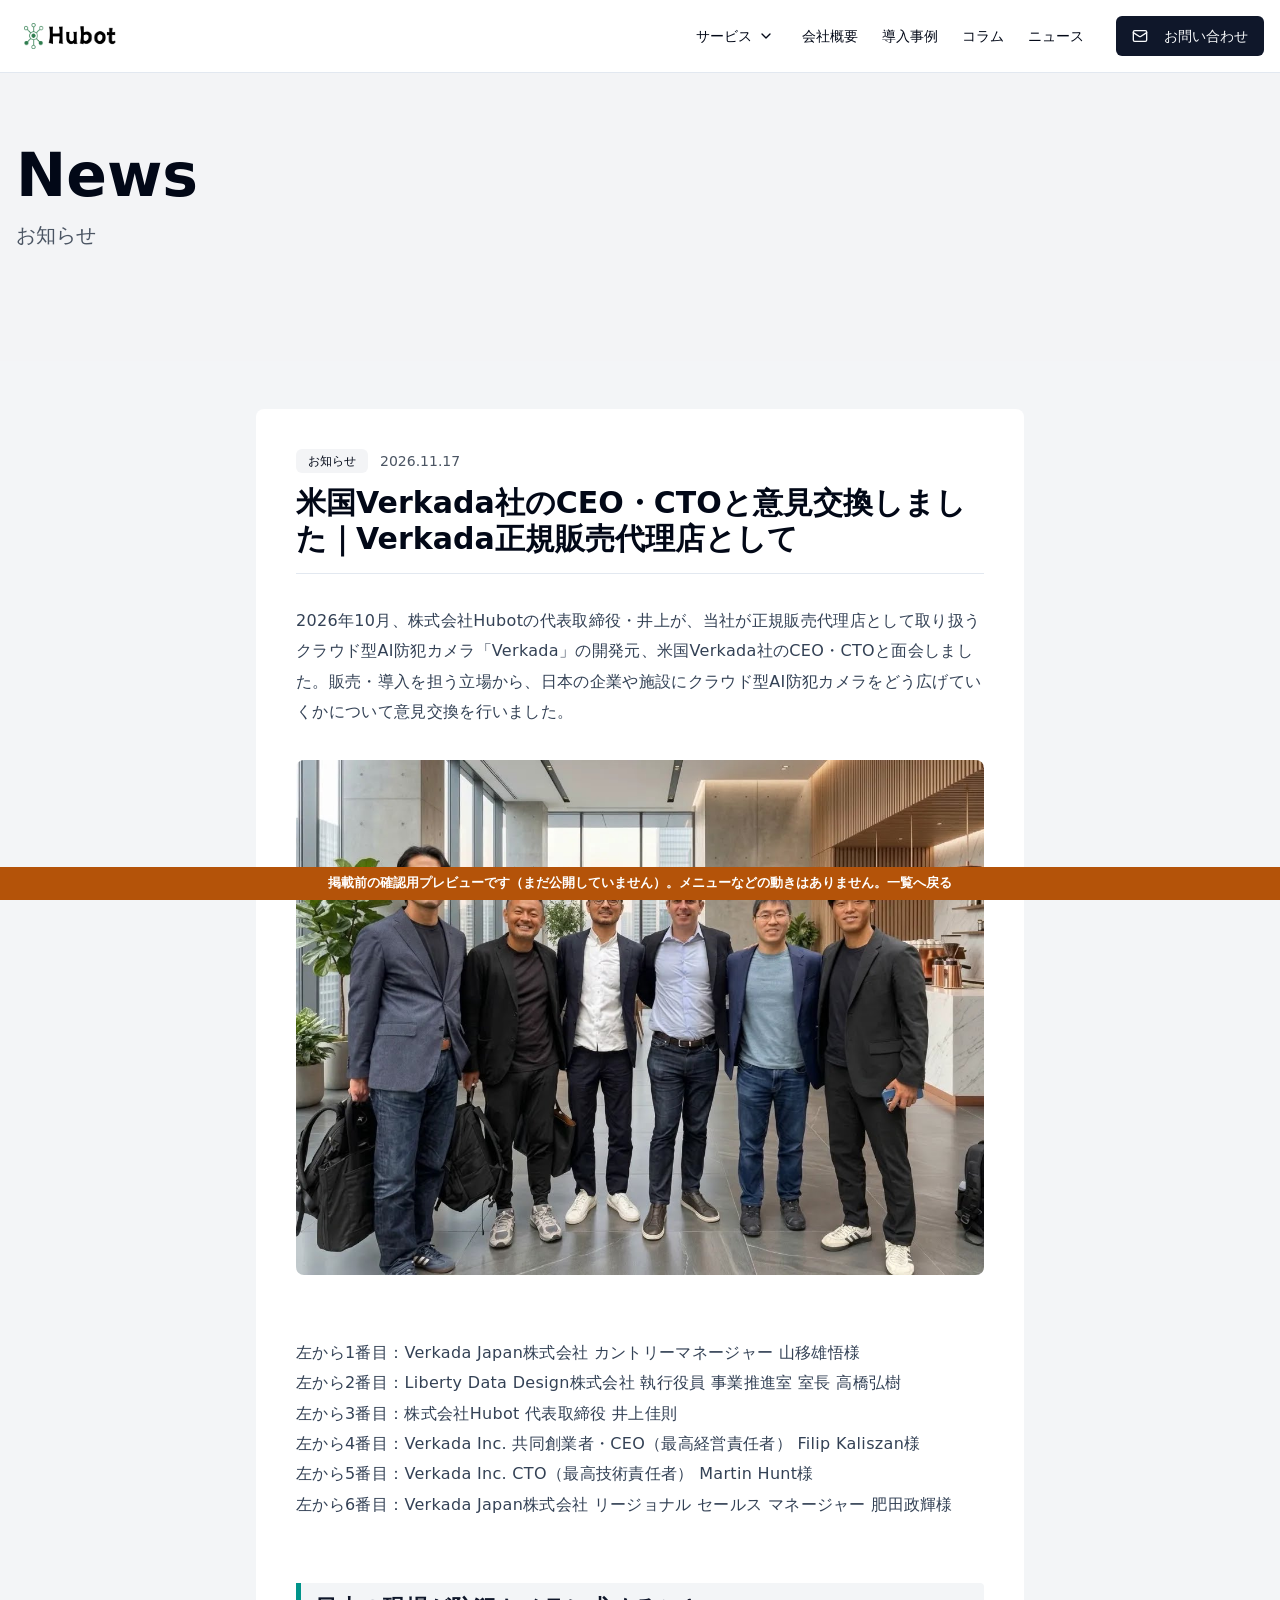
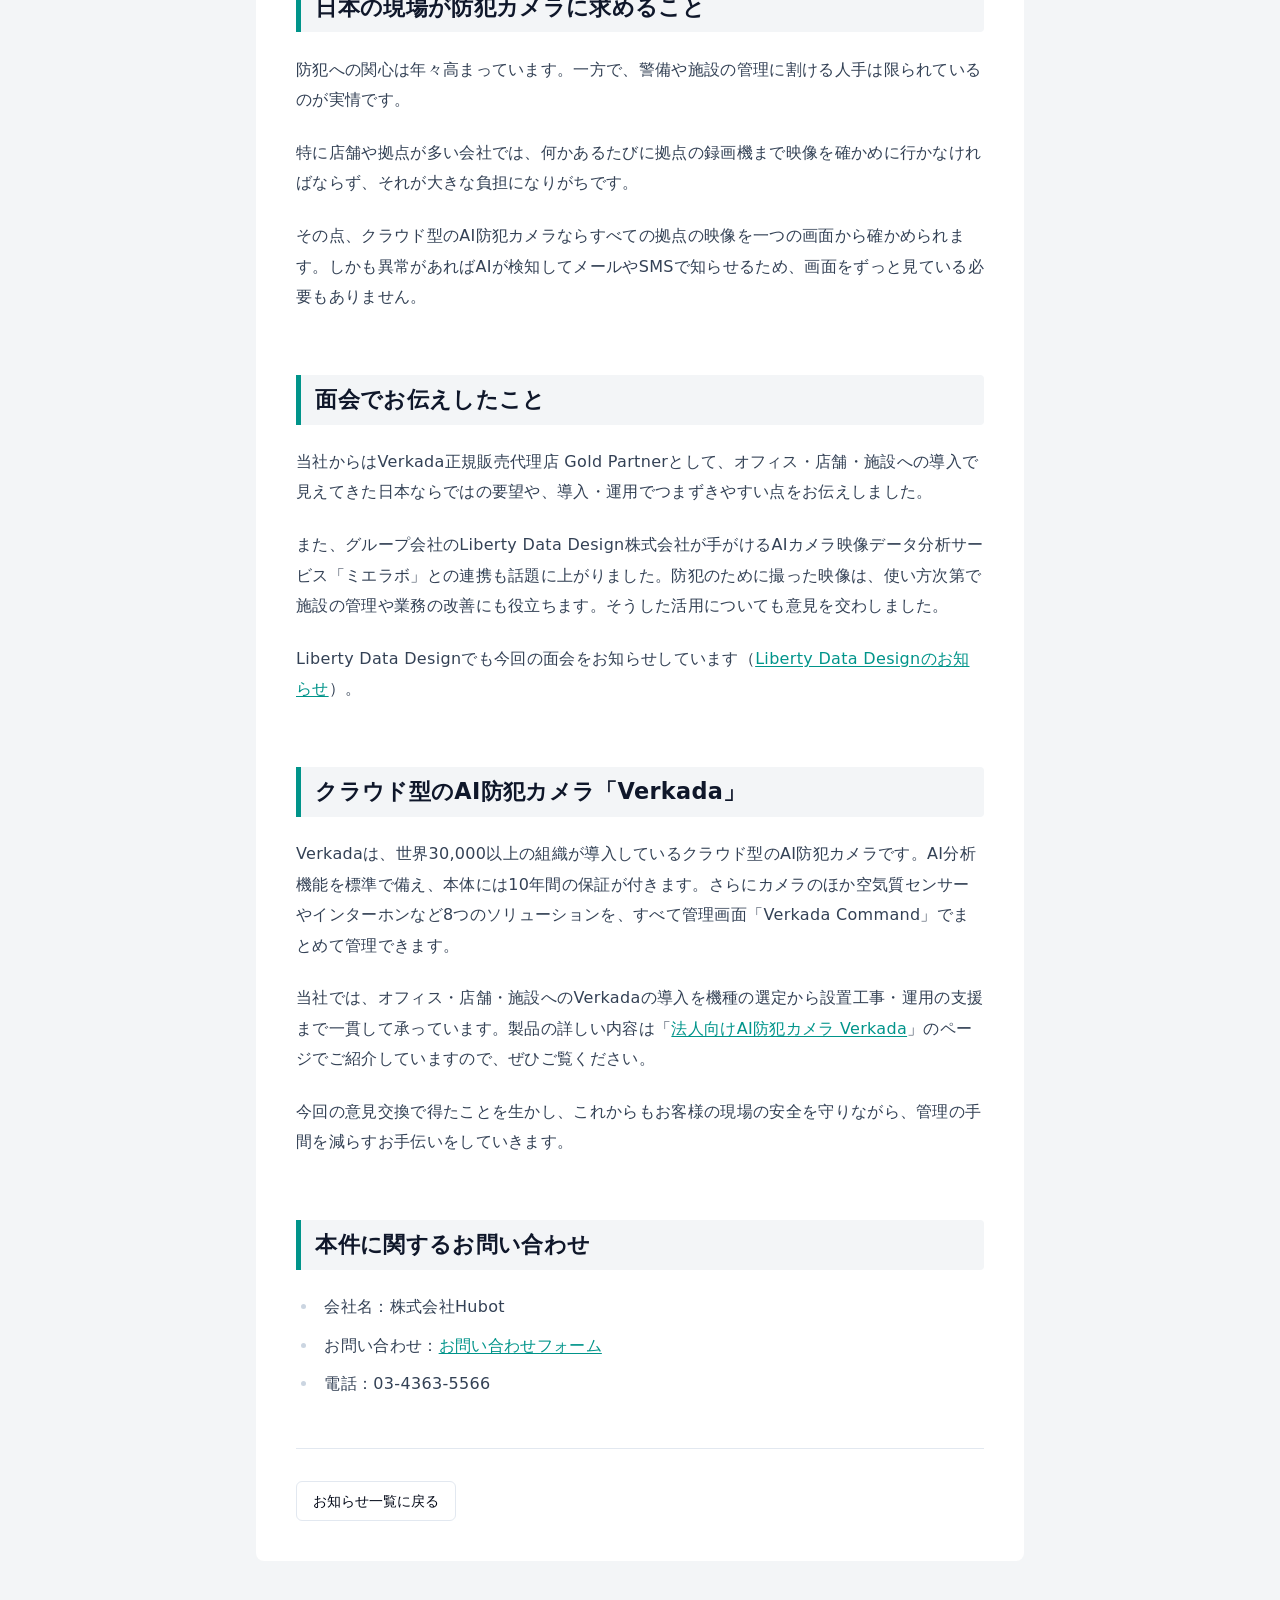
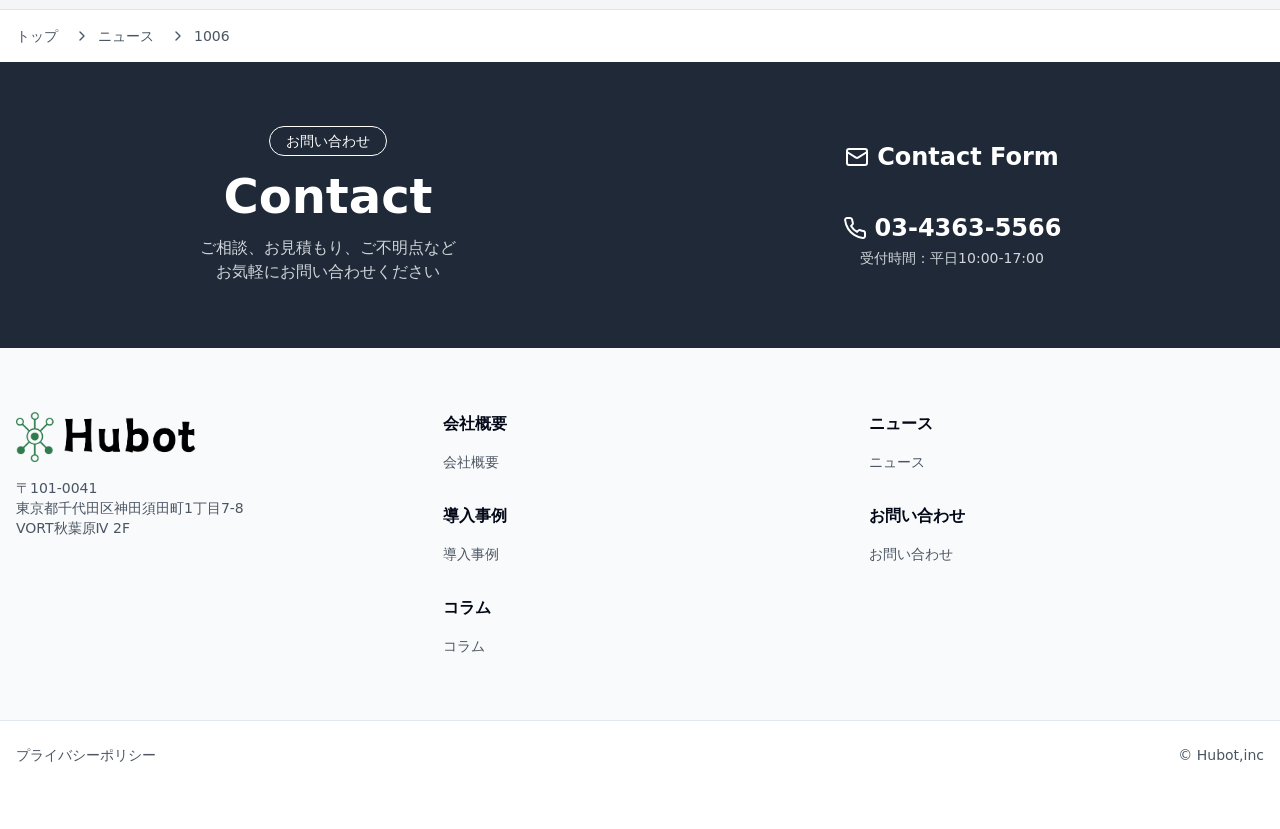
==== commit abbd9588: "写真の説明を6人に・写真との間を1行あける・LDDの冒頭に読点・Hubotの導入数を世界30,000以上の組織に" ====
--- a/hubot/news/index.html
+++ b/hubot/news/index.html
@@ -1,10 +1,13 @@
 <!DOCTYPE html>
-<html lang="ja"><head><meta content="noindex, nofollow, noarchive" name="robots"/><meta charset="utf-8"/><meta content="width=device-width, initial-scale=1" name="viewport"/><link data-precedence="next_static/css/app/layout.css" href="../../assets/css/ae528844c6.css" rel="stylesheet"/><title>米国Verkada社のCEO・CTOと意見交換しました｜Verkada正規販売代理店として｜株式会社Hubot</title><meta content="2026年10月、株式会社Hubotの代表取締役・井上が、当社が正規販売代理店として取り扱うクラウド型AI防犯カメラ「Verkada」の開発元、米国Verkada社のCEO・CTOと面会しました。販売・導入を担う立場から、日本の企業や施設に…" name="description"/><meta content="summary_large_image" name="twitter:card"/><meta content="米国Verkada社のCEO・CTOと意見交換しました｜Verkada正規販売代理店として｜株式会社Hubot" name="twitter:title"/><meta content="2026年10月、株式会社Hubotの代表取締役・井上が、当社が正規販売代理店として取り扱うクラウド型AI防犯カメラ「Verkada」の開発元、米国Verkada社のCEO・CTOと面会しました。販売・導入を担う立場から、日本の企業や施設に…" name="twitter:description"/><meta content="https://hubot-ai.com/img/logo/OpenGraphLogo.png" name="twitter:image"/><meta content="1200" name="twitter:image:width"/><meta content="630" name="twitter:image:height"/><meta content="株式会社Hubot" name="twitter:image:alt"/><link href="../../assets/img/34d9a03eda.ico" rel="icon" sizes="32x32" type="image/x-icon"/><style>body{padding-bottom:40px}.preview-band{position:fixed;left:0;right:0;bottom:0;z-index:9999;background:#b45309;color:#fff;font:600 13px/1.6 sans-serif;text-align:center;padding:6px 12px}.preview-band a{color:#fff}</style></head><body><div class="preview-band">掲載前の確認用プレビューです（まだ公開していません）。メニューなどの動きはありません。<a href="../../">一覧へ戻る</a></div><div class="min-h-screen"><header class="fixed top-0 left-0 right-0 bg-white z-50 border-b"><div class="container mx-auto px-4 py-4"><div class="flex items-center justify-between"><a class="flex items-center" href="https://hubot-ai.com/"><img alt="Hubot" class="h-auto w-[100px] pl-2 object-contain" data-nimg="1" decoding="async" height="557" src="../../assets/img/3414ec8b71.png" style="color:transparent" width="1981"/></a><div class="hidden md:flex items-center space-x-8"><nav class="flex items-center space-x-6"><div class="relative"><div class="flex items-center"><a class="text-sm hover:text-primary" href="https://hubot-ai.com/#service">サービス</a><button aria-controls="nav-services" aria-expanded="false" aria-label="サービス一覧を開く" class="ml-0.5 rounded p-1 hover:text-primary" type="button"><svg aria-hidden="true" class="lucide lucide-chevron-down h-4 w-4 transition-transform" fill="none" height="24" stroke="currentColor" stroke-linecap="round" stroke-linejoin="round" stroke-width="2" viewbox="0 0 24 24" width="24" xmlns="http://www.w3.org/2000/svg"><path d="m6 9 6 6 6-6"></path></svg></button></div><div class="absolute -left-5 top-full w-[27rem] pt-3" hidden="" id="nav-services"><ul class="rounded-lg border bg-white p-2 shadow-lg"><li><a class="group flex gap-3 rounded-md px-3 py-3 hover:bg-gray-50 aria-[current=page]:bg-gray-50" href="https://hubot-ai.com/#service-01"><span class="w-5 shrink-0 pt-px text-xs font-bold text-[#00968f]">01</span><span class="text-sm font-bold leading-relaxed text-gray-900 group-hover:text-[#00968f]">AIデジタルソリューション販売・設置工事</span></a><div class="-mt-1 flex flex-wrap gap-x-5 gap-y-1 pb-3 pl-11 pr-3"><a class="inline-flex items-center gap-1 text-[13px] text-gray-600 hover:text-[#00968f]" href="https://hubot-ai.com/verkada"><svg aria-hidden="true" class="lucide lucide-arrow-right h-3 w-3" fill="none" height="24" stroke="currentColor" stroke-linecap="round" stroke-linejoin="round" stroke-width="2" viewbox="0 0 24 24" width="24" xmlns="http://www.w3.org/2000/svg"><path d="M5 12h14"></path><path d="m12 5 7 7-7 7"></path></svg>Verkada</a><a class="inline-flex items-center gap-1 text-[13px] text-gray-600 hover:text-[#00968f]" href="https://hubot-ai.com/camera"><svg aria-hidden="true" class="lucide lucide-arrow-right h-3 w-3" fill="none" height="24" stroke="currentColor" stroke-linecap="round" stroke-linejoin="round" stroke-width="2" viewbox="0 0 24 24" width="24" xmlns="http://www.w3.org/2000/svg"><path d="M5 12h14"></path><path d="m12 5 7 7-7 7"></path></svg>その他メーカー</a></div></li><li><a class="group flex gap-3 rounded-md px-3 py-3 hover:bg-gray-50 aria-[current=page]:bg-gray-50" href="https://hubot-ai.com/mirucame"><span class="w-5 shrink-0 pt-px text-xs font-bold text-[#00968f]">02</span><span class="text-sm font-bold leading-relaxed text-gray-900 group-hover:text-[#00968f]">ミルカメ（映像配信サービス販売）</span></a></li><li><a class="group flex gap-3 rounded-md px-3 py-3 hover:bg-gray-50 aria-[current=page]:bg-gray-50" href="https://hubot-ai.com/diagnosis"><span class="w-5 shrink-0 pt-px text-xs font-bold text-[#00968f]">03</span><span class="text-sm font-bold leading-relaxed text-gray-900 group-hover:text-[#00968f]">防犯カメラ映像活用診断サービス</span></a></li></ul></div></div><a class="text-sm hover:text-primary" href="https://hubot-ai.com/company">会社概要</a><a class="text-sm hover:text-primary" href="https://hubot-ai.com/works">導入事例</a><a class="text-sm hover:text-primary" href="https://hubot-ai.com/column">コラム</a><a class="text-sm hover:text-primary" href="https://hubot-ai.com/news">ニュース</a></nav><a href="https://hubot-ai.com/contact"><button class="inline-flex items-center justify-center gap-2 whitespace-nowrap rounded-md text-sm font-medium ring-offset-background transition-colors focus-visible:outline-none focus-visible:ring-2 focus-visible:ring-ring focus-visible:ring-offset-2 disabled:pointer-events-none disabled:opacity-50 [&amp;_svg]:pointer-events-none [&amp;_svg]:size-4 [&amp;_svg]:shrink-0 bg-primary text-primary-foreground hover:bg-primary/90 h-10 px-4 py-2"><svg class="lucide lucide-mail mr-2 h-4 w-4" fill="none" height="24" stroke="currentColor" stroke-linecap="round" stroke-linejoin="round" stroke-width="2" viewbox="0 0 24 24" width="24" xmlns="http://www.w3.org/2000/svg"><rect height="16" rx="2" width="20" x="2" y="4"></rect><path d="m22 7-8.97 5.7a1.94 1.94 0 0 1-2.06 0L2 7"></path></svg>お問い合わせ</button></a></div><button class="md:hidden"><svg class="lucide lucide-menu h-6 w-6" fill="none" height="24" stroke="currentColor" stroke-linecap="round" stroke-linejoin="round" stroke-width="2" viewbox="0 0 24 24" width="24" xmlns="http://www.w3.org/2000/svg"><line x1="4" x2="20" y1="12" y2="12"></line><line x1="4" x2="20" y1="6" y2="6"></line><line x1="4" x2="20" y1="18" y2="18"></line></svg></button></div></div></header><main class="pt-16"><div class="min-h-screen section-alt"><div class="relative bg-gray-100"><div class="absolute inset-0" style="clip-path:polygon(0 0, 100% 0, 100% 100%, 0 85%)"></div><div class="container relative mx-auto px-4 pt-20 pb-28"><div class="max-w-4xl"><p class="text-6xl font-bold mb-4">News</p><div class="text-xl text-gray-600">お知らせ</div></div></div></div><div class="container mx-auto px-4 py-12"><article class="max-w-3xl mx-auto bg-white rounded-lg p-6 md:p-10"><div class="flex items-center gap-3"><span class="inline-flex items-center px-3 py-1 rounded-md text-xs font-medium bg-gray-100">お知らせ</span><span class="text-gray-600 text-sm">2026.11.17</span></div><h1 class="mt-3 text-2xl md:text-3xl font-bold leading-relaxed pb-4 border-b">米国Verkada社のCEO・CTOと意見交換しました｜Verkada正規販売代理店として</h1><div class="prose prose-slate max-w-none article-body mt-8"><p>2026年10月、株式会社Hubotの代表取締役・井上が、当社が正規販売代理店として取り扱うクラウド型AI防犯カメラ「Verkada」の開発元、米国Verkada社のCEO・CTOと面会しました。販売・導入を担う立場から、日本の企業や施設にクラウド型AI防犯カメラをどう広げていくかについて意見交換を行いました。</p>
-<img alt="Verkadaの開発元 米国Verkada社のCEO・CTO、Verkada Japanのカントリーマネージャーと当社代表取締役の井上の集合写真" src="../../assets/img/7d5a4a9316.jpg"/>
-<p>写真左から1番目：Verkada Japan株式会社 カントリーマネージャー 山移雄悟様<br/>
+<html lang="ja"><head><meta content="noindex, nofollow, noarchive" name="robots"/><meta charset="utf-8"/><meta content="width=device-width, initial-scale=1" name="viewport"/><link data-precedence="next_static/css/app/layout.css" href="../../assets/css/32b1ada64b.css" rel="stylesheet"/><title>米国Verkada社のCEO・CTOと意見交換しました｜Verkada正規販売代理店として｜株式会社Hubot</title><meta content="2026年10月、株式会社Hubotの代表取締役・井上が、当社が正規販売代理店として取り扱うクラウド型AI防犯カメラ「Verkada」の開発元、米国Verkada社のCEO・CTOと面会しました。販売・導入を担う立場から、日本の企業や施設に…" name="description"/><meta content="summary_large_image" name="twitter:card"/><meta content="米国Verkada社のCEO・CTOと意見交換しました｜Verkada正規販売代理店として｜株式会社Hubot" name="twitter:title"/><meta content="2026年10月、株式会社Hubotの代表取締役・井上が、当社が正規販売代理店として取り扱うクラウド型AI防犯カメラ「Verkada」の開発元、米国Verkada社のCEO・CTOと面会しました。販売・導入を担う立場から、日本の企業や施設に…" name="twitter:description"/><meta content="https://hubot-ai.com/img/logo/OpenGraphLogo.png" name="twitter:image"/><meta content="1200" name="twitter:image:width"/><meta content="630" name="twitter:image:height"/><meta content="株式会社Hubot" name="twitter:image:alt"/><link href="../../assets/img/34d9a03eda.ico" rel="icon" sizes="32x32" type="image/x-icon"/><style>body{padding-bottom:40px}.preview-band{position:fixed;left:0;right:0;bottom:0;z-index:9999;background:#b45309;color:#fff;font:600 13px/1.6 sans-serif;text-align:center;padding:6px 12px}.preview-band a{color:#fff}</style></head><body><div class="preview-band">掲載前の確認用プレビューです（まだ公開していません）。メニューなどの動きはありません。<a href="../../">一覧へ戻る</a></div><div class="min-h-screen"><header class="fixed top-0 left-0 right-0 bg-white z-50 border-b"><div class="container mx-auto px-4 py-4"><div class="flex items-center justify-between"><a class="flex items-center" href="https://hubot-ai.com/"><img alt="Hubot" class="h-auto w-[100px] pl-2 object-contain" data-nimg="1" decoding="async" height="557" src="../../assets/img/3414ec8b71.png" style="color:transparent" width="1981"/></a><div class="hidden md:flex items-center space-x-8"><nav class="flex items-center space-x-6"><div class="relative"><div class="flex items-center"><a class="text-sm hover:text-primary" href="https://hubot-ai.com/#service">サービス</a><button aria-controls="nav-services" aria-expanded="false" aria-label="サービス一覧を開く" class="ml-0.5 rounded p-1 hover:text-primary" type="button"><svg aria-hidden="true" class="lucide lucide-chevron-down h-4 w-4 transition-transform" fill="none" height="24" stroke="currentColor" stroke-linecap="round" stroke-linejoin="round" stroke-width="2" viewbox="0 0 24 24" width="24" xmlns="http://www.w3.org/2000/svg"><path d="m6 9 6 6 6-6"></path></svg></button></div><div class="absolute -left-5 top-full w-[27rem] pt-3" hidden="" id="nav-services"><ul class="rounded-lg border bg-white p-2 shadow-lg"><li><a class="group flex gap-3 rounded-md px-3 py-3 hover:bg-gray-50 aria-[current=page]:bg-gray-50" href="https://hubot-ai.com/#service-01"><span class="w-5 shrink-0 pt-px text-xs font-bold text-[#00968f]">01</span><span class="text-sm font-bold leading-relaxed text-gray-900 group-hover:text-[#00968f]">AIデジタルソリューション販売・設置工事</span></a><div class="-mt-1 flex flex-wrap gap-x-5 gap-y-1 pb-3 pl-11 pr-3"><a class="inline-flex items-center gap-1 text-[13px] text-gray-600 hover:text-[#00968f]" href="https://hubot-ai.com/verkada"><svg aria-hidden="true" class="lucide lucide-arrow-right h-3 w-3" fill="none" height="24" stroke="currentColor" stroke-linecap="round" stroke-linejoin="round" stroke-width="2" viewbox="0 0 24 24" width="24" xmlns="http://www.w3.org/2000/svg"><path d="M5 12h14"></path><path d="m12 5 7 7-7 7"></path></svg>Verkada</a><a class="inline-flex items-center gap-1 text-[13px] text-gray-600 hover:text-[#00968f]" href="https://hubot-ai.com/camera"><svg aria-hidden="true" class="lucide lucide-arrow-right h-3 w-3" fill="none" height="24" stroke="currentColor" stroke-linecap="round" stroke-linejoin="round" stroke-width="2" viewbox="0 0 24 24" width="24" xmlns="http://www.w3.org/2000/svg"><path d="M5 12h14"></path><path d="m12 5 7 7-7 7"></path></svg>その他メーカー</a></div></li><li><a class="group flex gap-3 rounded-md px-3 py-3 hover:bg-gray-50 aria-[current=page]:bg-gray-50" href="https://hubot-ai.com/mirucame"><span class="w-5 shrink-0 pt-px text-xs font-bold text-[#00968f]">02</span><span class="text-sm font-bold leading-relaxed text-gray-900 group-hover:text-[#00968f]">ミルカメ（映像配信サービス販売）</span></a></li><li><a class="group flex gap-3 rounded-md px-3 py-3 hover:bg-gray-50 aria-[current=page]:bg-gray-50" href="https://hubot-ai.com/diagnosis"><span class="w-5 shrink-0 pt-px text-xs font-bold text-[#00968f]">03</span><span class="text-sm font-bold leading-relaxed text-gray-900 group-hover:text-[#00968f]">防犯カメラ映像活用診断サービス</span></a></li></ul></div></div><a class="text-sm hover:text-primary" href="https://hubot-ai.com/company">会社概要</a><a class="text-sm hover:text-primary" href="https://hubot-ai.com/works">導入事例</a><a class="text-sm hover:text-primary" href="https://hubot-ai.com/column">コラム</a><a class="text-sm hover:text-primary" href="https://hubot-ai.com/news">ニュース</a></nav><a href="https://hubot-ai.com/contact"><button class="inline-flex items-center justify-center gap-2 whitespace-nowrap rounded-md text-sm font-medium ring-offset-background transition-colors focus-visible:outline-none focus-visible:ring-2 focus-visible:ring-ring focus-visible:ring-offset-2 disabled:pointer-events-none disabled:opacity-50 [&amp;_svg]:pointer-events-none [&amp;_svg]:size-4 [&amp;_svg]:shrink-0 bg-primary text-primary-foreground hover:bg-primary/90 h-10 px-4 py-2"><svg class="lucide lucide-mail mr-2 h-4 w-4" fill="none" height="24" stroke="currentColor" stroke-linecap="round" stroke-linejoin="round" stroke-width="2" viewbox="0 0 24 24" width="24" xmlns="http://www.w3.org/2000/svg"><rect height="16" rx="2" width="20" x="2" y="4"></rect><path d="m22 7-8.97 5.7a1.94 1.94 0 0 1-2.06 0L2 7"></path></svg>お問い合わせ</button></a></div><button class="md:hidden"><svg class="lucide lucide-menu h-6 w-6" fill="none" height="24" stroke="currentColor" stroke-linecap="round" stroke-linejoin="round" stroke-width="2" viewbox="0 0 24 24" width="24" xmlns="http://www.w3.org/2000/svg"><line x1="4" x2="20" y1="12" y2="12"></line><line x1="4" x2="20" y1="6" y2="6"></line><line x1="4" x2="20" y1="18" y2="18"></line></svg></button></div></div></header><main class="pt-16"><div class="min-h-screen section-alt"><div class="relative bg-gray-100"><div class="absolute inset-0" style="clip-path:polygon(0 0, 100% 0, 100% 100%, 0 85%)"></div><div class="container relative mx-auto px-4 pt-20 pb-28"><div class="max-w-4xl"><p class="text-6xl font-bold mb-4">News</p><div class="text-xl text-gray-600">お知らせ</div></div></div></div><div class="container mx-auto px-4 py-12"><article class="max-w-3xl mx-auto bg-white rounded-lg p-6 md:p-10"><div class="flex items-center gap-3"><span class="inline-flex items-center px-3 py-1 rounded-md text-xs font-medium bg-gray-100">お知らせ</span><span class="text-gray-600 text-sm">2026.11.17</span></div><h1 class="mt-3 text-2xl md:text-3xl font-bold leading-relaxed pb-4 border-b">米国Verkada社のCEO・CTOと意見交換しました｜Verkada正規販売代理店として</h1><div class="prose prose-slate max-w-none article-body mt-8"><p>2026年10月、株式会社Hubotの代表取締役・井上が、当社が正規販売代理店として取り扱うクラウド型AI防犯カメラ「Verkada」の開発元、米国Verkada社のCEO・CTOと面会しました。販売・導入を担う立場から、日本の企業や施設にクラウド型AI防犯カメラをどう広げていくかについて意見交換を行いました。</p>
+<img alt="Verkadaの開発元 米国Verkada社のCEO・CTO、Verkada Japanの皆さまと当社代表取締役の井上、Liberty Data Designの高橋の集合写真" src="../../assets/img/7d5a4a9316.jpg"/>
+<br/>
+左から1番目：Verkada Japan株式会社 カントリーマネージャー 山移雄悟様<br/>
+左から2番目：Liberty Data Design株式会社 執行役員 事業推進室 室長 高橋弘樹<br/>
 左から3番目：株式会社Hubot 代表取締役 井上佳則<br/>
 左から4番目：Verkada Inc. 共同創業者・CEO（最高経営責任者） Filip Kaliszan様<br/>
-左から5番目：Verkada Inc. CTO（最高技術責任者） Martin Hunt様</p>
+左から5番目：Verkada Inc. CTO（最高技術責任者） Martin Hunt様<br/>
+左から6番目：Verkada Japan株式会社 リージョナル セールス マネージャー 肥田政輝様
 <h2>日本の現場が防犯カメラに求めること</h2>
 <p>防犯への関心は年々高まっています。一方で、警備や施設の管理に割ける人手は限られているのが実情です。</p>
 <p>特に店舗や拠点が多い会社では、何かあるたびに拠点の録画機まで映像を確かめに行かなければならず、それが大きな負担になりがちです。</p>
@@ -14,7 +17,7 @@
 <p>また、グループ会社のLiberty Data Design株式会社が手がけるAIカメラ映像データ分析サービス「ミエラボ」との連携も話題に上がりました。防犯のために撮った映像は、使い方次第で施設の管理や業務の改善にも役立ちます。そうした活用についても意見を交わしました。</p>
 <p>Liberty Data Designでも今回の面会をお知らせしています（<a href="../../ldd/news/">Liberty Data Designのお知らせ</a>）。</p>
 <h2>クラウド型のAI防犯カメラ「Verkada」</h2>
-<p>Verkadaは、全世界で33,500社以上の法人が導入しているクラウド型のAI防犯カメラです。AI分析機能を標準で備え、本体には10年間の保証が付きます。さらにカメラのほか空気質センサーやインターホンなど8つのソリューションを、すべて管理画面「Verkada Command」でまとめて管理できます。</p>
+<p>Verkadaは、世界30,000以上の組織が導入しているクラウド型のAI防犯カメラです。AI分析機能を標準で備え、本体には10年間の保証が付きます。さらにカメラのほか空気質センサーやインターホンなど8つのソリューションを、すべて管理画面「Verkada Command」でまとめて管理できます。</p>
 <p>当社では、オフィス・店舗・施設へのVerkadaの導入を機種の選定から設置工事・運用の支援まで一貫して承っています。製品の詳しい内容は「<a href="https://hubot-ai.com/verkada">法人向けAI防犯カメラ Verkada</a>」のページでご紹介していますので、ぜひご覧ください。</p>
 <p>今回の意見交換で得たことを生かし、これからもお客様の現場の安全を守りながら、管理の手間を減らすお手伝いをしていきます。</p>
 <h2>本件に関するお問い合わせ</h2>
